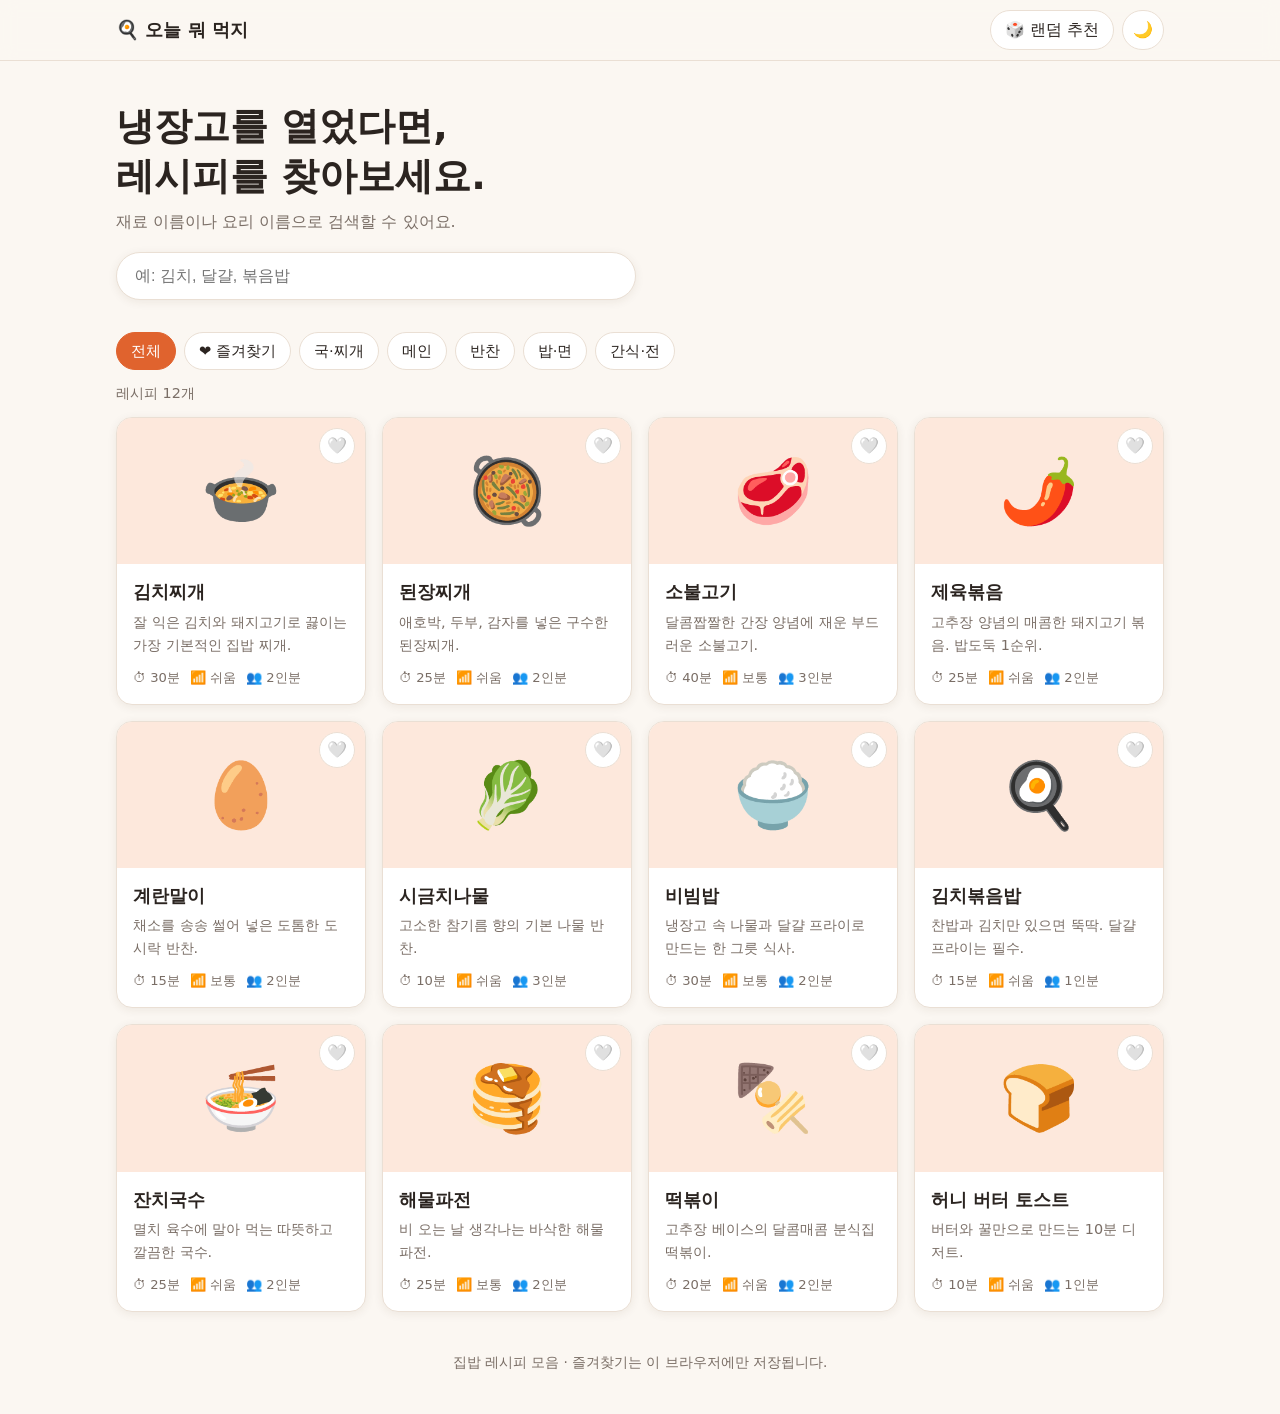
==== index.html @ db1fc5af "Add cooking recipe site Static site with search, category filter, serving scaler, step timers, favor" ====
<!DOCTYPE html>
<html lang="ko">
<head>
  <meta charset="UTF-8">
  <meta name="viewport" content="width=device-width, initial-scale=1">
  <title>오늘 뭐 먹지 · 집밥 레시피</title>
  <meta name="description" content="검색·분류·인분 조절·조리 타이머가 있는 집밥 레시피 모음">
  <link rel="icon" href="data:image/svg+xml,<svg xmlns='http://www.w3.org/2000/svg' viewBox='0 0 100 100'><text y='.9em' font-size='90'>🍳</text></svg>">
  <link rel="stylesheet" href="style.css">
</head>
<body>
  <header class="site-header">
    <div class="wrap header-row">
      <a class="brand" href="#">🍳 <span>오늘 뭐 먹지</span></a>
      <div class="header-actions">
        <button id="randomBtn" class="ghost" title="아무거나 골라줘">🎲 랜덤 추천</button>
        <button id="themeBtn" class="ghost icon" aria-label="다크 모드 전환">🌙</button>
      </div>
    </div>
  </header>

  <main class="wrap">
    <section class="hero">
      <h1>냉장고를 열었다면,<br>레시피를 찾아보세요.</h1>
      <p>재료 이름이나 요리 이름으로 검색할 수 있어요.</p>
      <input id="search" type="search" placeholder="예: 김치, 달걀, 볶음밥" autocomplete="off">
    </section>

    <nav id="chips" class="chips" aria-label="카테고리"></nav>
    <p id="count" class="count"></p>
    <section id="grid" class="grid"></section>
    <p id="empty" class="empty" hidden>찾는 레시피가 없어요. 다른 재료로 검색해 보세요.</p>
  </main>

  <dialog id="detail" class="detail">
    <article id="detailBody"></article>
  </dialog>

  <footer class="site-footer wrap">집밥 레시피 모음 · 즐겨찾기는 이 브라우저에만 저장됩니다.</footer>

  <script src="recipes.js"></script>
  <script src="app.js"></script>
</body>
</html>
---- style.css ----
:root {
  --bg: #fbf7f2;
  --surface: #ffffff;
  --text: #2b2420;
  --muted: #7a6e66;
  --line: #eadfd4;
  --accent: #e0632e;
  --accent-soft: #fde8dc;
  --shadow: 0 2px 10px rgba(80, 50, 30, .08);
  --radius: 16px;
}
@media (prefers-color-scheme: dark) {
  :root:not([data-theme="light"]) {
    --bg: #1b1714; --surface: #26201c; --text: #f2ebe5; --muted: #b3a79d;
    --line: #3a312b; --accent: #ff8a55; --accent-soft: #3d2619; --shadow: 0 2px 10px rgba(0,0,0,.35);
  }
}
:root[data-theme="dark"] {
  --bg: #1b1714; --surface: #26201c; --text: #f2ebe5; --muted: #b3a79d;
  --line: #3a312b; --accent: #ff8a55; --accent-soft: #3d2619; --shadow: 0 2px 10px rgba(0,0,0,.35);
}

* { box-sizing: border-box; }
body {
  margin: 0; background: var(--bg); color: var(--text);
  font-family: "Pretendard", "Apple SD Gothic Neo", "Malgun Gothic", system-ui, sans-serif;
  line-height: 1.6;
}
button { font: inherit; color: inherit; cursor: pointer; }
.wrap { max-width: 1080px; margin: 0 auto; padding: 0 16px; }

.site-header { position: sticky; top: 0; z-index: 10; background: color-mix(in srgb, var(--bg) 88%, transparent); backdrop-filter: blur(8px); border-bottom: 1px solid var(--line); }
.header-row { display: flex; align-items: center; justify-content: space-between; height: 60px; }
.brand { font-weight: 800; font-size: 1.15rem; text-decoration: none; color: var(--text); }
.header-actions { display: flex; gap: 8px; }
.ghost { background: var(--surface); border: 1px solid var(--line); border-radius: 999px; padding: 6px 14px; }
.ghost:hover { border-color: var(--accent); }
.ghost.icon { padding: 6px 10px; }

.hero { padding: 40px 0 20px; }
.hero h1 { font-size: clamp(1.6rem, 4vw, 2.4rem); line-height: 1.3; margin: 0 0 8px; }
.hero p { color: var(--muted); margin: 0 0 18px; }
#search {
  width: 100%; max-width: 520px; padding: 14px 18px; font-size: 1rem;
  border-radius: 999px; border: 1px solid var(--line); background: var(--surface); color: var(--text);
  box-shadow: var(--shadow); outline: none;
}
#search:focus { border-color: var(--accent); }

.chips { display: flex; gap: 8px; flex-wrap: wrap; margin: 12px 0; }
.chip { border: 1px solid var(--line); background: var(--surface); border-radius: 999px; padding: 6px 14px; font-size: .92rem; }
.chip[aria-pressed="true"] { background: var(--accent); border-color: var(--accent); color: #fff; }
.count { color: var(--muted); font-size: .9rem; margin: 4px 0 12px; }

.grid { display: grid; grid-template-columns: repeat(auto-fill, minmax(240px, 1fr)); gap: 16px; }
.card {
  position: relative; text-align: left; background: var(--surface); border: 1px solid var(--line);
  border-radius: var(--radius); padding: 0; overflow: hidden; box-shadow: var(--shadow);
  transition: transform .15s ease, box-shadow .15s ease;
}
.card:hover { transform: translateY(-3px); box-shadow: 0 8px 22px rgba(80,50,30,.14); }
.card-thumb { font-size: 64px; text-align: center; padding: 22px 0; background: var(--accent-soft); }
.card-body { padding: 14px 16px 16px; }
.card h3 { margin: 0 0 4px; font-size: 1.1rem; }
.card p { margin: 0 0 10px; color: var(--muted); font-size: .9rem; }
.meta { display: flex; gap: 10px; font-size: .82rem; color: var(--muted); flex-wrap: wrap; }
.fav { position: absolute; top: 10px; right: 10px; background: var(--surface); border: 1px solid var(--line); border-radius: 999px; width: 36px; height: 36px; font-size: 1rem; }
.empty { text-align: center; color: var(--muted); padding: 40px 0; }

.detail {
  width: min(720px, calc(100% - 24px)); max-height: 90vh; padding: 0; border: none;
  border-radius: var(--radius); background: var(--surface); color: var(--text);
}
.detail::backdrop { background: rgba(20,12,8,.55); }
.detail-head { background: var(--accent-soft); padding: 24px; position: relative; }
.detail-head .emoji { font-size: 56px; }
.detail-head h2 { margin: 4px 0; }
.detail-head p { margin: 0; color: var(--muted); }
.close { position: absolute; top: 14px; right: 14px; }
.detail-content { padding: 20px 24px 28px; }
.detail-content h3 { margin: 22px 0 10px; font-size: 1.05rem; }
.servings { display: inline-flex; align-items: center; gap: 10px; }
.servings button { width: 32px; height: 32px; border-radius: 50%; border: 1px solid var(--line); background: var(--bg); }
.ing-list { list-style: none; padding: 0; margin: 0; display: grid; grid-template-columns: repeat(auto-fill, minmax(200px, 1fr)); gap: 4px 20px; }
.ing-list li { display: flex; justify-content: space-between; border-bottom: 1px dashed var(--line); padding: 6px 0; }
.ing-list .amt { color: var(--accent); font-weight: 600; }
.steps { list-style: none; padding: 0; margin: 0; counter-reset: step; }
.steps li { display: flex; gap: 12px; align-items: flex-start; padding: 10px 0; border-bottom: 1px solid var(--line); }
.steps li.done .step-text { text-decoration: line-through; color: var(--muted); }
.steps input { margin-top: 6px; width: 18px; height: 18px; accent-color: var(--accent); flex-shrink: 0; }
.step-text { flex: 1; }
.timer { border: 1px solid var(--accent); color: var(--accent); background: transparent; border-radius: 999px; padding: 2px 10px; font-size: .85rem; white-space: nowrap; font-variant-numeric: tabular-nums; }
.timer.running { background: var(--accent); color: #fff; }
.timer.finished { animation: blink 1s infinite; }
@keyframes blink { 50% { opacity: .3; } }
.tip { margin-top: 20px; background: var(--accent-soft); border-radius: 12px; padding: 12px 16px; font-size: .92rem; }

.site-footer { color: var(--muted); font-size: .85rem; text-align: center; padding: 40px 16px; }

@media (max-width: 560px) {
  .hero { padding-top: 24px; }
  .ghost:not(.icon) { font-size: .85rem; padding: 6px 10px; }
  .detail-content { padding: 16px; }
}
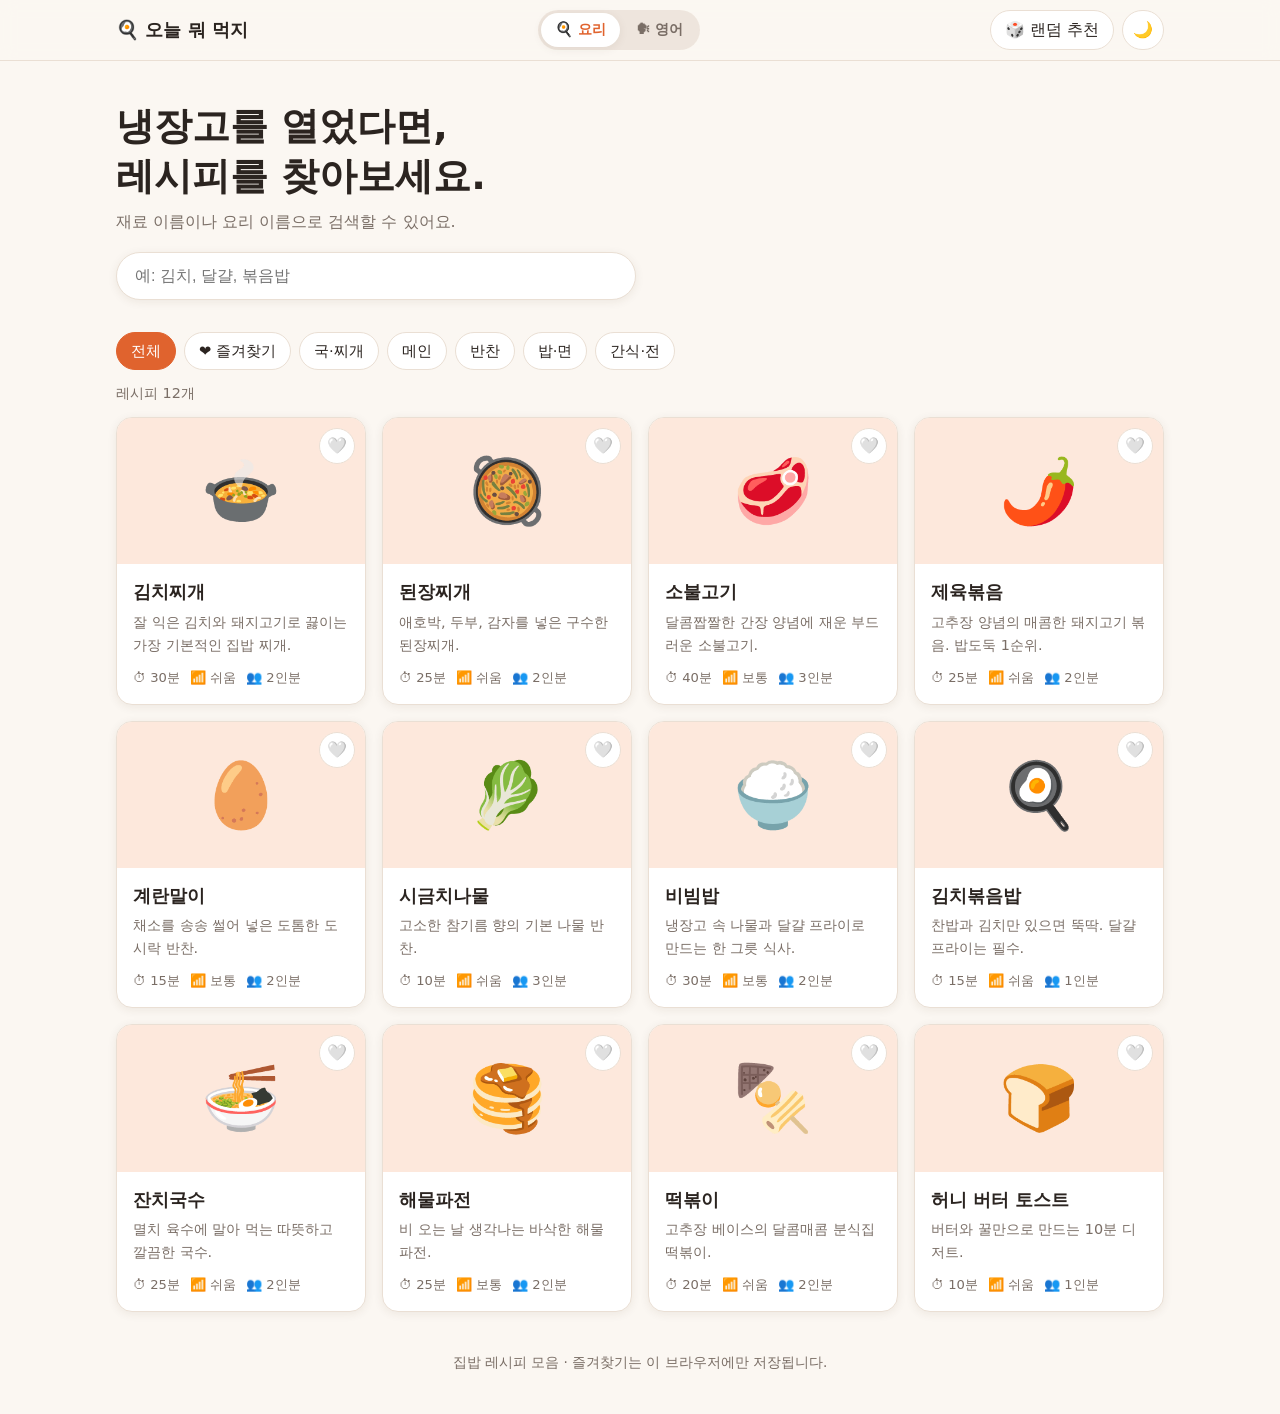
==== commit e55deacb: "Update cooking-site (2026-09-30 21:32)" ====
--- a/index.html
+++ b/index.html
@@ -6,14 +6,18 @@
   <title>오늘 뭐 먹지 · 집밥 레시피</title>
   <meta name="description" content="검색·분류·인분 조절·조리 타이머가 있는 집밥 레시피 모음">
   <link rel="icon" href="data:image/svg+xml,<svg xmlns='http://www.w3.org/2000/svg' viewBox='0 0 100 100'><text y='.9em' font-size='90'>🍳</text></svg>">
-  <link rel="stylesheet" href="style.css">
+  <link rel="stylesheet" href="style.css?v=20260930">
 </head>
 <body>
   <header class="site-header">
     <div class="wrap header-row">
       <a class="brand" href="#">🍳 <span>오늘 뭐 먹지</span></a>
+      <nav class="site-switch" aria-label="사이트 섹션">
+        <a href="./" aria-current="page">🍳<span> 요리</span></a>
+        <a href="english/">🗣<span> 영어</span></a>
+      </nav>
       <div class="header-actions">
-        <button id="randomBtn" class="ghost" title="아무거나 골라줘">🎲 랜덤 추천</button>
+        <button id="randomBtn" class="ghost" title="아무거나 골라줘">🎲<span class="label"> 랜덤 추천</span></button>
         <button id="themeBtn" class="ghost icon" aria-label="다크 모드 전환">🌙</button>
       </div>
     </div>
--- a/style.css
+++ b/style.css
@@ -36,6 +36,12 @@
 .ghost { background: var(--surface); border: 1px solid var(--line); border-radius: 999px; padding: 6px 14px; }
 .ghost:hover { border-color: var(--accent); }
 .ghost.icon { padding: 6px 10px; }
+
+/* 섹션 전환(요리 ↔ 영어) — 두 페이지가 공유. 활성 색은 각 섹션의 --accent 를 따른다 */
+.site-switch { display: inline-flex; background: color-mix(in srgb, var(--line) 70%, transparent); border-radius: 999px; padding: 3px; gap: 2px; }
+.site-switch a { text-decoration: none; color: var(--muted); font-weight: 700; font-size: .9rem; padding: 5px 14px; border-radius: 999px; white-space: nowrap; transition: color .12s ease, background .12s ease; }
+.site-switch a:hover { color: var(--text); }
+.site-switch a[aria-current="page"] { background: var(--surface); color: var(--accent); box-shadow: var(--shadow); }
 
 .hero { padding: 40px 0 20px; }
 .hero h1 { font-size: clamp(1.6rem, 4vw, 2.4rem); line-height: 1.3; margin: 0 0 8px; }
@@ -98,6 +104,8 @@
 .site-footer { color: var(--muted); font-size: .85rem; text-align: center; padding: 40px 16px; }
 
 @media (max-width: 560px) {
+  .brand span, .site-switch span, .ghost .label { display: none; }
+  .site-switch a { padding: 5px 12px; font-size: 1.05rem; }
   .hero { padding-top: 24px; }
   .ghost:not(.icon) { font-size: .85rem; padding: 6px 10px; }
   .detail-content { padding: 16px; }
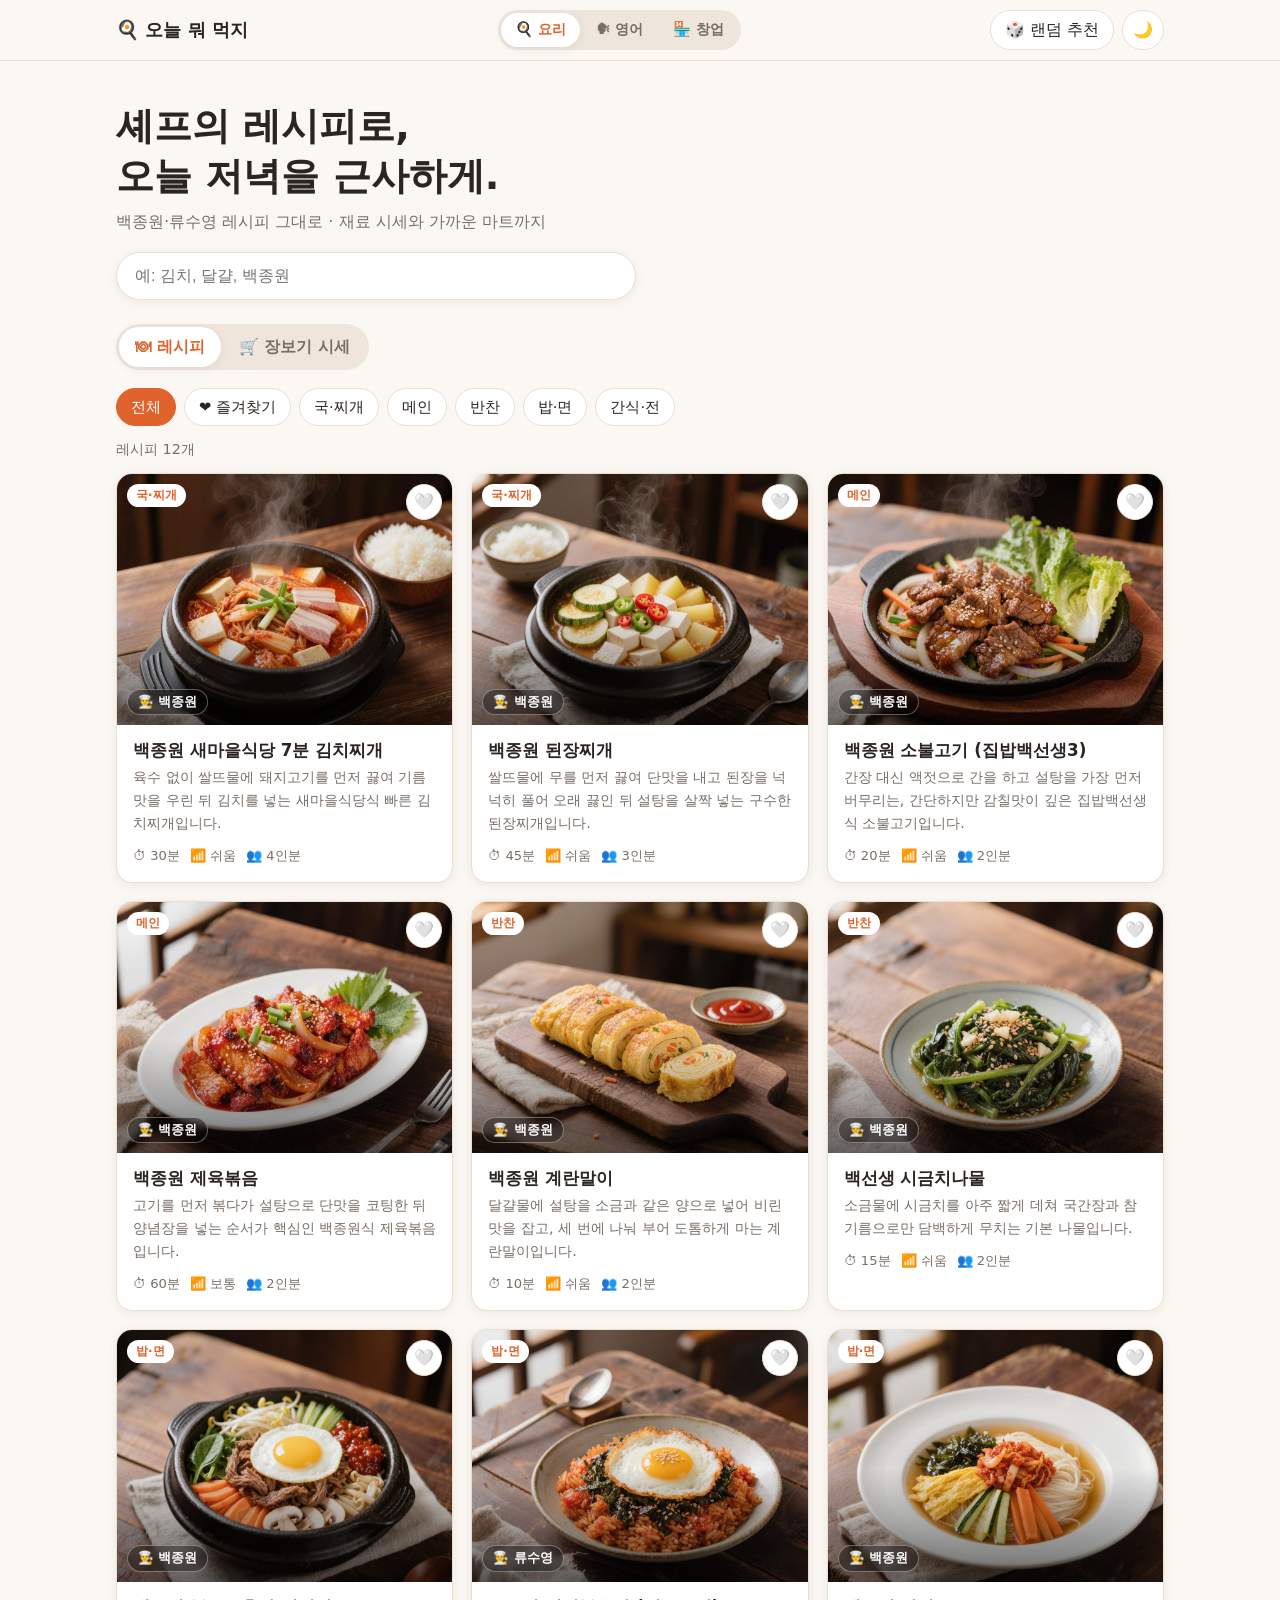
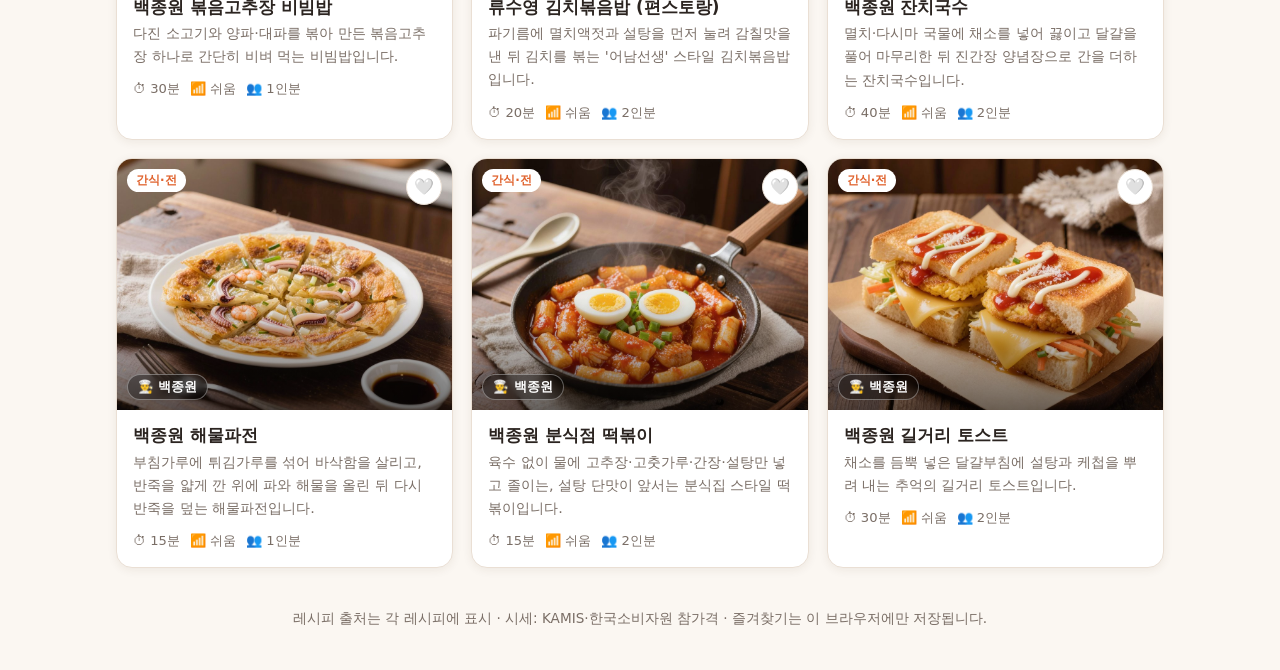
==== commit 7ad44e9d: "Update cooking-site (2026-10-04 11:29)" ====
--- a/index.html
+++ b/index.html
@@ -3,10 +3,11 @@
 <head>
   <meta charset="UTF-8">
   <meta name="viewport" content="width=device-width, initial-scale=1">
-  <title>오늘 뭐 먹지 · 집밥 레시피</title>
-  <meta name="description" content="검색·분류·인분 조절·조리 타이머가 있는 집밥 레시피 모음">
+  <title>오늘 뭐 먹지 · 셰프 레시피</title>
+  <meta name="description" content="유명 셰프 레시피 · 인분 조절 · 조리 타이머 · 송파 인근 마트 장보기 시세">
   <link rel="icon" href="data:image/svg+xml,<svg xmlns='http://www.w3.org/2000/svg' viewBox='0 0 100 100'><text y='.9em' font-size='90'>🍳</text></svg>">
   <link rel="stylesheet" href="style.css?v=20260930">
+  <link rel="stylesheet" href="cooking.css?v=20261004">
 </head>
 <body>
   <header class="site-header">
@@ -15,6 +16,7 @@
       <nav class="site-switch" aria-label="사이트 섹션">
         <a href="./" aria-current="page">🍳<span> 요리</span></a>
         <a href="english/">🗣<span> 영어</span></a>
+        <a href="startup/">🏪<span> 창업</span></a>
       </nav>
       <div class="header-actions">
         <button id="randomBtn" class="ghost" title="아무거나 골라줘">🎲<span class="label"> 랜덤 추천</span></button>
@@ -25,24 +27,34 @@
 
   <main class="wrap">
     <section class="hero">
-      <h1>냉장고를 열었다면,<br>레시피를 찾아보세요.</h1>
-      <p>재료 이름이나 요리 이름으로 검색할 수 있어요.</p>
-      <input id="search" type="search" placeholder="예: 김치, 달걀, 볶음밥" autocomplete="off">
+      <h1>셰프의 레시피로,<br>오늘 저녁을 근사하게.</h1>
+      <p>백종원·류수영 레시피 그대로 · 재료 시세와 가까운 마트까지</p>
+      <input id="search" type="search" placeholder="예: 김치, 달걀, 백종원" autocomplete="off">
     </section>
 
-    <nav id="chips" class="chips" aria-label="카테고리"></nav>
-    <p id="count" class="count"></p>
-    <section id="grid" class="grid"></section>
-    <p id="empty" class="empty" hidden>찾는 레시피가 없어요. 다른 재료로 검색해 보세요.</p>
+    <nav class="mode" aria-label="보기">
+      <button data-mode="recipes" aria-pressed="true">🍽 레시피</button>
+      <button data-mode="market" aria-pressed="false">🛒 장보기 시세</button>
+    </nav>
+
+    <div id="recipesView">
+      <nav id="chips" class="chips" aria-label="카테고리"></nav>
+      <p id="count" class="count"></p>
+      <section id="grid" class="grid"></section>
+      <p id="empty" class="empty" hidden>찾는 레시피가 없어요. 다른 재료로 검색해 보세요.</p>
+    </div>
+
+    <div id="marketView" hidden></div>
   </main>
 
   <dialog id="detail" class="detail">
     <article id="detailBody"></article>
   </dialog>
 
-  <footer class="site-footer wrap">집밥 레시피 모음 · 즐겨찾기는 이 브라우저에만 저장됩니다.</footer>
+  <footer class="site-footer wrap">레시피 출처는 각 레시피에 표시 · 시세: KAMIS·한국소비자원 참가격 · 즐겨찾기는 이 브라우저에만 저장됩니다.</footer>
 
-  <script src="recipes.js"></script>
-  <script src="app.js"></script>
+  <script src="recipes.js?v=20261004"></script>
+  <script src="prices.js?v=20261004"></script>
+  <script src="app.js?v=20261004"></script>
 </body>
 </html>
--- a/cooking.css
+++ b/cooking.css
@@ -0,0 +1,83 @@
+/* 요리 섹션 전용 (공통 style.css 위에 덧씀) — 사진 카드·셰프 출처·장보기 시세 */
+:root { --up: #d64b2a; --down: #2a78d6; }
+@media (prefers-color-scheme: dark) { :root:not([data-theme="light"]) { --up: #ff7a5c; --down: #5aa2f0; } }
+:root[data-theme="dark"] { --up: #ff7a5c; --down: #5aa2f0; }
+
+.mode { display: inline-flex; background: color-mix(in srgb, var(--line) 70%, transparent); border-radius: 999px; padding: 3px; gap: 2px; margin: 4px 0 6px; }
+.mode button { border: 0; background: transparent; border-radius: 999px; padding: 7px 16px; font-weight: 700; color: var(--muted); }
+.mode button[aria-pressed="true"] { background: var(--surface); color: var(--accent); box-shadow: var(--shadow); }
+
+/* 사진 카드 */
+.grid { grid-template-columns: repeat(auto-fill, minmax(260px, 1fr)); gap: 18px; }
+.card { cursor: pointer; }
+.card-photo { position: relative; aspect-ratio: 4 / 3; overflow: hidden; background: var(--accent-soft); }
+.card-photo img { width: 100%; height: 100%; object-fit: cover; display: block; transition: transform .5s ease; }
+.card:hover .card-photo img { transform: scale(1.06); }
+.card-photo::after { content: ""; position: absolute; inset: 55% 0 0; background: linear-gradient(transparent, rgba(0,0,0,.55)); }
+.card-photo .emoji-fallback { position: absolute; inset: 0; display: grid; place-items: center; font-size: 64px; }
+.chef { position: absolute; left: 10px; bottom: 10px; z-index: 1; color: #fff; font-size: .8rem; font-weight: 700; background: rgba(0,0,0,.35); backdrop-filter: blur(4px); border: 1px solid rgba(255,255,255,.35); border-radius: 999px; padding: 2px 10px; }
+.cat-badge { position: absolute; left: 10px; top: 10px; z-index: 1; font-size: .75rem; font-weight: 700; background: var(--surface); color: var(--accent); border-radius: 999px; padding: 2px 9px; }
+.card .fav { z-index: 2; }
+.card h3 { font-size: 1.05rem; line-height: 1.35; }
+
+/* 상세 */
+.detail-photo { position: relative; aspect-ratio: 16 / 9; overflow: hidden; background: var(--accent-soft); }
+.detail-photo img { width: 100%; height: 100%; object-fit: cover; display: block; }
+.detail-photo::after { content: ""; position: absolute; inset: 40% 0 0; background: linear-gradient(transparent, rgba(0,0,0,.7)); }
+.detail-photo .cap { position: absolute; left: 20px; right: 20px; bottom: 16px; z-index: 1; color: #fff; }
+.detail-photo .cap h2 { margin: 0 0 4px; font-size: clamp(1.3rem, 3.6vw, 1.8rem); text-shadow: 0 2px 8px rgba(0,0,0,.4); }
+.detail-photo .cap .meta { color: rgba(255,255,255,.9); }
+.detail-photo .close { z-index: 2; }
+.src { display: flex; gap: 8px; align-items: center; flex-wrap: wrap; font-size: .85rem; color: var(--muted); margin: 0 0 4px; }
+.src a { color: var(--accent); font-weight: 700; text-decoration: none; }
+.lead { margin: 6px 0 0; }
+.ing-list { grid-template-columns: repeat(auto-fill, minmax(250px, 1fr)); }
+.ing-list li { align-items: baseline; gap: 8px; }
+.ing-list .nm { flex: 1; }
+.ing-list .pr { display: block; font-size: .74rem; color: var(--muted); font-weight: 400; }
+.ing-list .note { color: var(--muted); font-size: .8rem; }
+.serv-note { font-size: .8rem; color: var(--muted); margin: 6px 0 0; }
+
+/* 장보기 */
+.mkt h2 { font-size: 1.15rem; margin: 22px 0 10px; display: flex; gap: 8px; align-items: baseline; flex-wrap: wrap; }
+.mkt h2 small { font-size: .8rem; color: var(--muted); font-weight: 400; }
+.marts { display: grid; grid-template-columns: repeat(auto-fill, minmax(230px, 1fr)); gap: 10px; }
+.mart { background: var(--surface); border: 1px solid var(--line); border-radius: 14px; padding: 12px 14px; box-shadow: var(--shadow); text-decoration: none; color: var(--text); display: flex; flex-direction: column; gap: 3px; }
+.mart:hover { border-color: var(--accent); }
+.mart .top { display: flex; justify-content: space-between; gap: 8px; align-items: baseline; }
+.mart b { font-size: .98rem; }
+.mart .km { color: var(--accent); font-weight: 800; font-variant-numeric: tabular-nums; white-space: nowrap; }
+.mart span { font-size: .8rem; color: var(--muted); }
+.type { font-size: .7rem; font-weight: 700; border: 1px solid var(--line); border-radius: 999px; padding: 0 7px; margin-right: 4px; color: var(--muted); }
+.type.big { border-color: var(--accent); color: var(--accent); }
+.kgrid { display: grid; grid-template-columns: repeat(auto-fill, minmax(190px, 1fr)); gap: 8px; }
+.kitem { background: var(--surface); border: 1px solid var(--line); border-radius: 12px; padding: 10px 12px; }
+.kitem .n { font-weight: 700; font-size: .9rem; }
+.kitem .k { color: var(--muted); font-size: .75rem; }
+.kitem .p { font-size: 1.1rem; font-weight: 800; font-variant-numeric: tabular-nums; margin-top: 2px; }
+.kitem .p small { font-size: .75rem; color: var(--muted); font-weight: 400; }
+.chg { display: flex; gap: 8px; font-size: .74rem; font-variant-numeric: tabular-nums; flex-wrap: wrap; }
+.chg .u { color: var(--up); } .chg .d { color: var(--down); } .chg .z { color: var(--muted); }
+.used { border-color: var(--accent); }
+.used .n::after { content: " · 레시피 재료"; color: var(--accent); font-size: .72rem; font-weight: 700; }
+.tbl-wrap { overflow-x: auto; background: var(--surface); border: 1px solid var(--line); border-radius: 14px; box-shadow: var(--shadow); }
+table.ptbl { width: 100%; border-collapse: collapse; font-size: .84rem; font-variant-numeric: tabular-nums; }
+.ptbl th, .ptbl td { padding: 7px 9px; border-bottom: 1px solid var(--line); text-align: right; white-space: nowrap; }
+.ptbl th { background: var(--bg); color: var(--muted); font-size: .76rem; }
+.ptbl td:first-child, .ptbl th:first-child { text-align: left; white-space: normal; min-width: 170px; position: sticky; left: 0; background: var(--surface); }
+.ptbl th:first-child { background: var(--bg); }
+.ptbl .best { color: var(--accent); font-weight: 800; }
+.ptbl .tag { font-size: .68rem; color: var(--up); margin-left: 3px; }
+.mkt .srcline { font-size: .78rem; color: var(--muted); margin: 6px 0 0; }
+.mkt .srcline a { color: inherit; }
+
+@media (max-width: 560px) {
+  .grid { grid-template-columns: 1fr 1fr; gap: 10px; }
+  .card-body { padding: 10px 12px 12px; }
+  .card p { display: none; }
+  .card h3 { font-size: .95rem; }
+  .meta { gap: 6px; font-size: .75rem; }
+  .chef { font-size: .7rem; padding: 1px 7px; }
+  .cat-badge { display: none; }
+  .kgrid { grid-template-columns: 1fr 1fr; }
+}
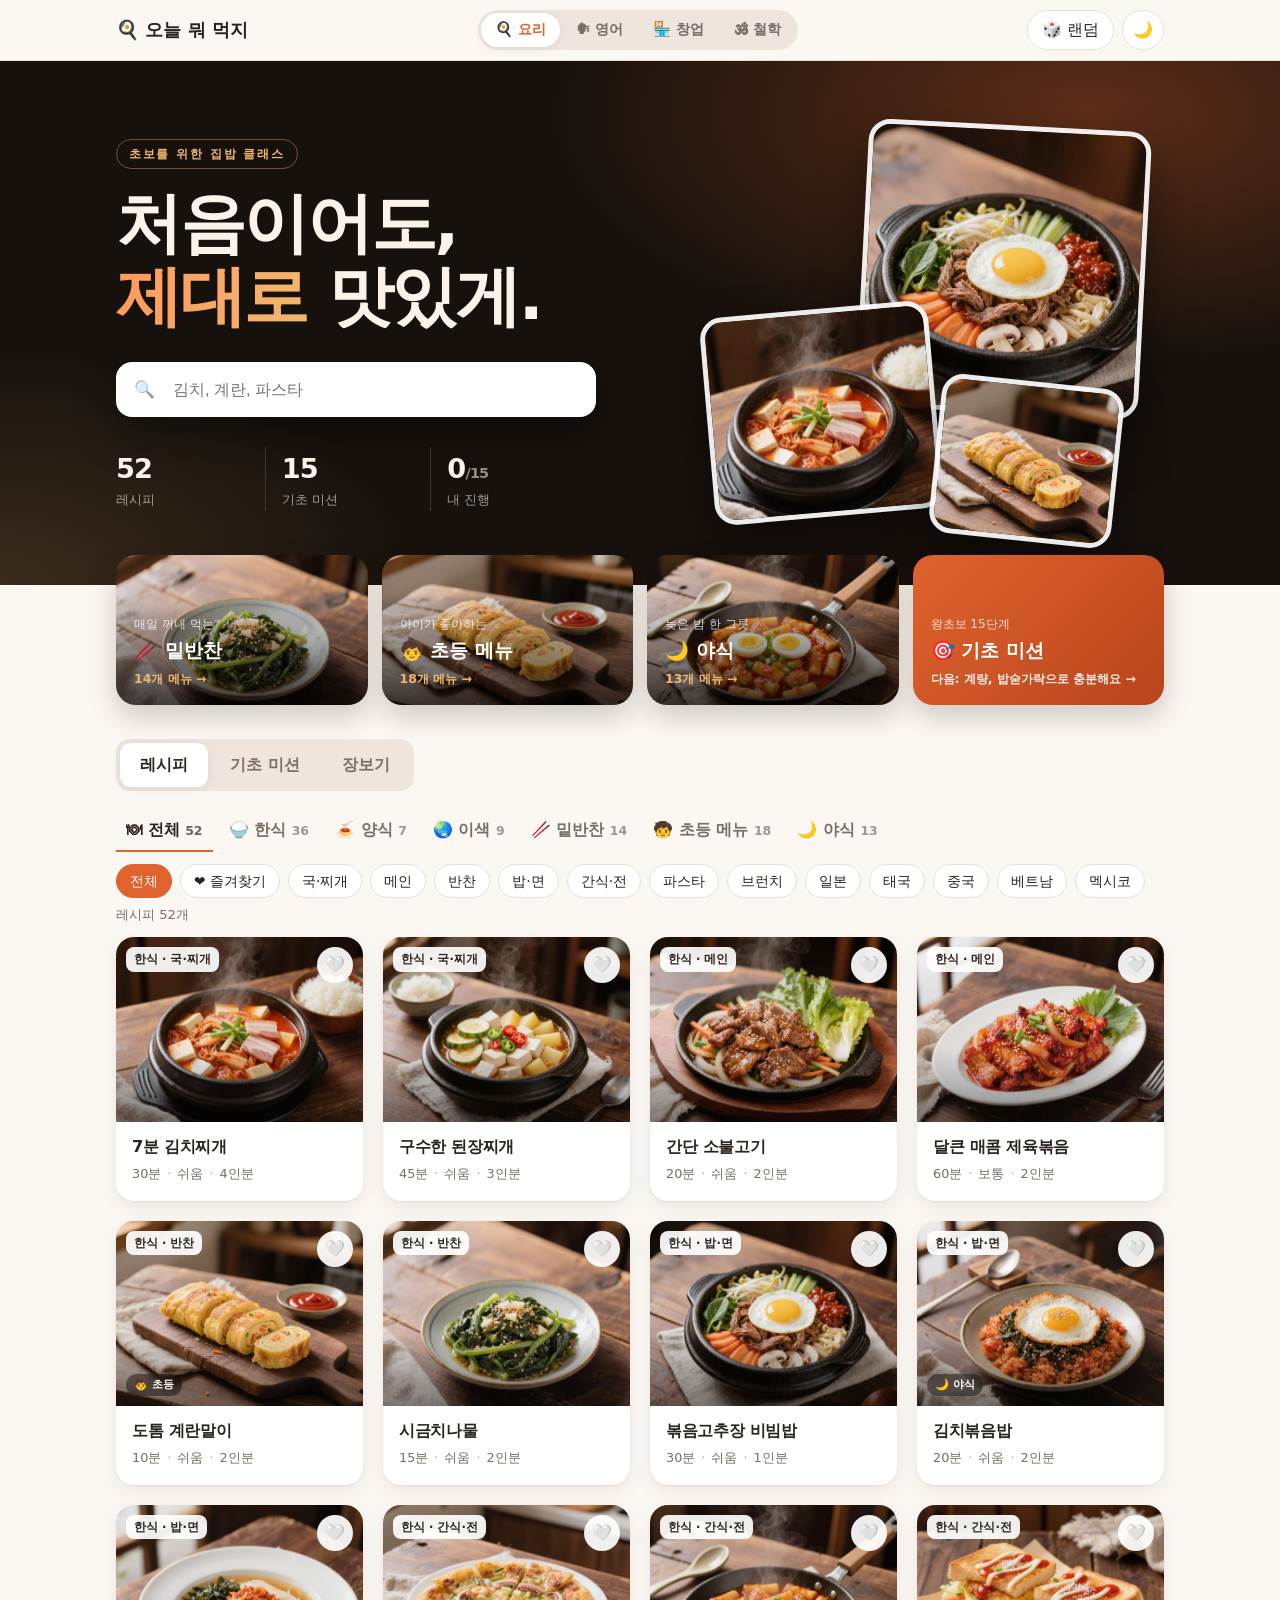
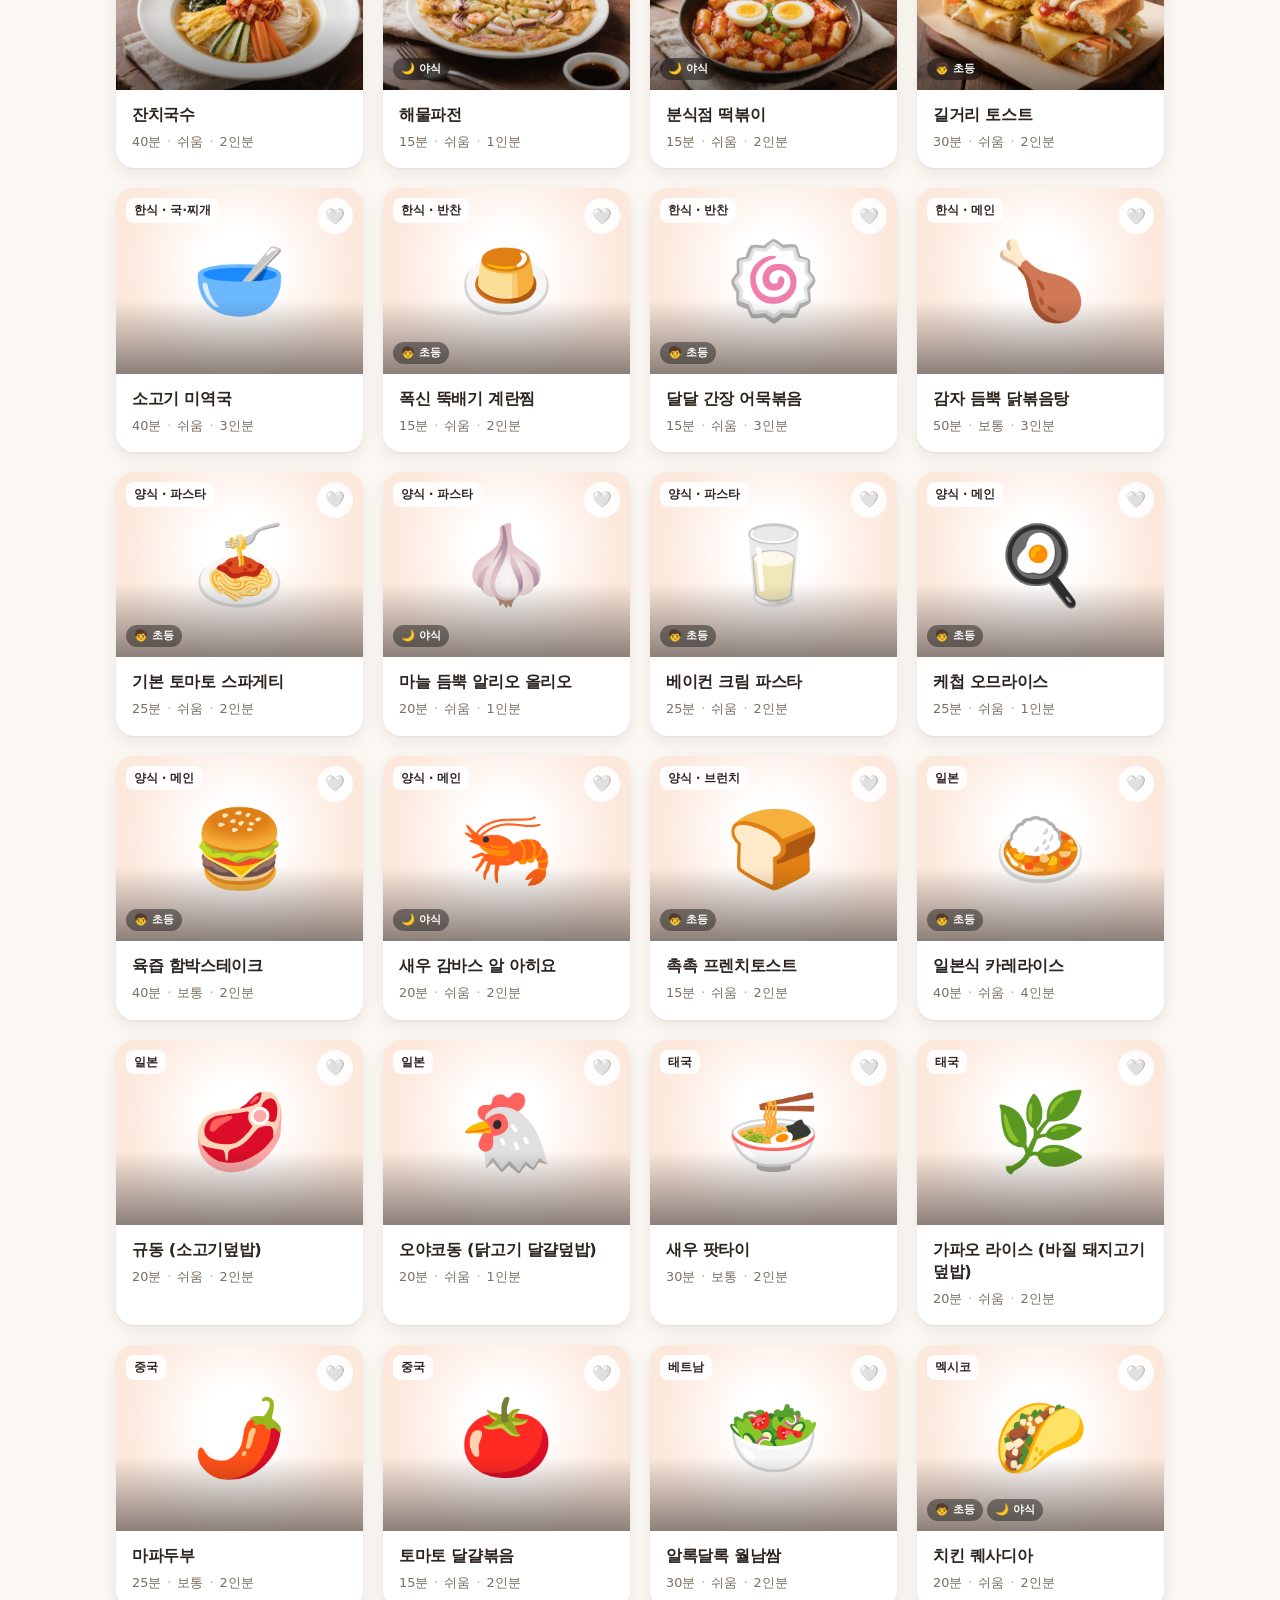
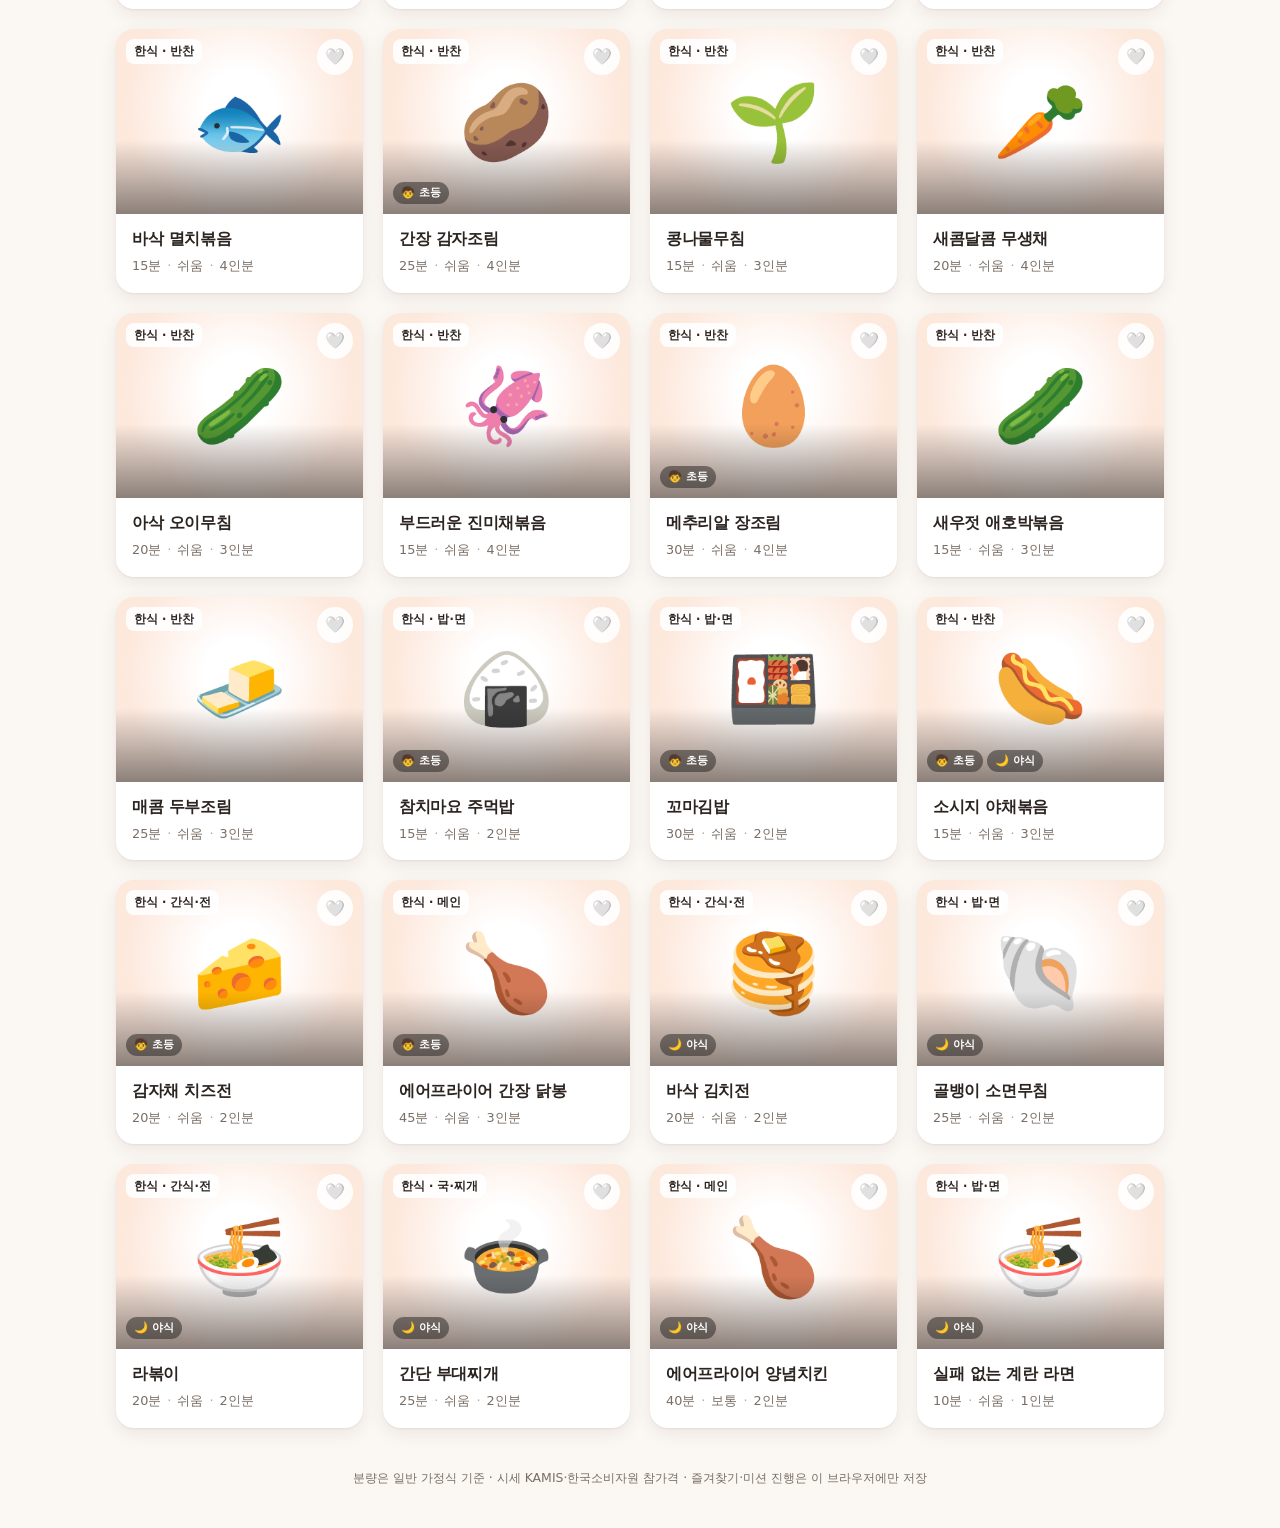
==== commit b114f922: "Add philosophy section (Upanishads), cooking beginner revamp, startup updates - philosophy/: 우파니샤드 산" ====
--- a/index.html
+++ b/index.html
@@ -3,11 +3,11 @@
 <head>
   <meta charset="UTF-8">
   <meta name="viewport" content="width=device-width, initial-scale=1">
-  <title>오늘 뭐 먹지 · 셰프 레시피</title>
-  <meta name="description" content="유명 셰프 레시피 · 인분 조절 · 조리 타이머 · 송파 인근 마트 장보기 시세">
+  <title>오늘 뭐 먹지 · 초보 집밥 클래스</title>
+  <meta name="description" content="요리 초보를 위한 집밥 클래스 · 한식 밑반찬·초등 메뉴·야식 · 15단계 기초 미션 · 장보기 시세">
   <link rel="icon" href="data:image/svg+xml,<svg xmlns='http://www.w3.org/2000/svg' viewBox='0 0 100 100'><text y='.9em' font-size='90'>🍳</text></svg>">
   <link rel="stylesheet" href="style.css?v=20260930">
-  <link rel="stylesheet" href="cooking.css?v=20261004">
+  <link rel="stylesheet" href="cooking.css?v=20261005-2">
 </head>
 <body>
   <header class="site-header">
@@ -17,33 +17,52 @@
         <a href="./" aria-current="page">🍳<span> 요리</span></a>
         <a href="english/">🗣<span> 영어</span></a>
         <a href="startup/">🏪<span> 창업</span></a>
+        <a href="philosophy/">🕉<span> 철학</span></a>
       </nav>
       <div class="header-actions">
-        <button id="randomBtn" class="ghost" title="아무거나 골라줘">🎲<span class="label"> 랜덤 추천</span></button>
+        <button id="randomBtn" class="ghost" title="랜덤 추천">🎲<span class="label"> 랜덤</span></button>
         <button id="themeBtn" class="ghost icon" aria-label="다크 모드 전환">🌙</button>
       </div>
     </div>
   </header>
 
+  <section class="hero-x">
+    <div class="wrap hero-grid">
+      <div class="hero-copy">
+        <p class="eyebrow">초보를 위한 집밥 클래스</p>
+        <h1>처음이어도,<br><em>제대로</em> 맛있게.</h1>
+        <label class="search-box">
+          <span aria-hidden="true">🔍</span>
+          <input id="search" type="search" placeholder="김치, 계란, 파스타" autocomplete="off" aria-label="검색">
+        </label>
+        <div class="hero-stats" id="heroStats"></div>
+      </div>
+      <div class="hero-art" aria-hidden="true">
+        <img src="img/bibimbap.jpg" alt="">
+        <img src="img/kimchi-jjigae.jpg" alt="">
+        <img src="img/gyeran-mari.jpg" alt="">
+      </div>
+    </div>
+  </section>
+
   <main class="wrap">
-    <section class="hero">
-      <h1>셰프의 레시피로,<br>오늘 저녁을 근사하게.</h1>
-      <p>백종원·류수영 레시피 그대로 · 재료 시세와 가까운 마트까지</p>
-      <input id="search" type="search" placeholder="예: 김치, 달걀, 백종원" autocomplete="off">
-    </section>
+    <section id="collections" class="collections" aria-label="추천 컬렉션"></section>
 
     <nav class="mode" aria-label="보기">
-      <button data-mode="recipes" aria-pressed="true">🍽 레시피</button>
-      <button data-mode="market" aria-pressed="false">🛒 장보기 시세</button>
+      <button data-mode="recipes" aria-pressed="true">레시피</button>
+      <button data-mode="skills" aria-pressed="false">기초 미션</button>
+      <button data-mode="market" aria-pressed="false">장보기</button>
     </nav>
 
     <div id="recipesView">
+      <nav id="cuisines" class="cuisines" aria-label="메뉴 분류"></nav>
       <nav id="chips" class="chips" aria-label="카테고리"></nav>
       <p id="count" class="count"></p>
       <section id="grid" class="grid"></section>
-      <p id="empty" class="empty" hidden>찾는 레시피가 없어요. 다른 재료로 검색해 보세요.</p>
+      <p id="empty" class="empty" hidden>검색 결과 없음</p>
     </div>
 
+    <div id="skillsView" hidden></div>
     <div id="marketView" hidden></div>
   </main>
 
@@ -51,10 +70,11 @@
     <article id="detailBody"></article>
   </dialog>
 
-  <footer class="site-footer wrap">레시피 출처는 각 레시피에 표시 · 시세: KAMIS·한국소비자원 참가격 · 즐겨찾기는 이 브라우저에만 저장됩니다.</footer>
+  <footer class="site-footer wrap">분량은 일반 가정식 기준 · 시세 KAMIS·한국소비자원 참가격 · 즐겨찾기·미션 진행은 이 브라우저에만 저장</footer>
 
-  <script src="recipes.js?v=20261004"></script>
+  <script src="recipes.js?v=20261005-2"></script>
+  <script src="skills.js?v=20261005-2"></script>
   <script src="prices.js?v=20261004"></script>
-  <script src="app.js?v=20261004"></script>
+  <script src="app.js?v=20261005-2"></script>
 </body>
 </html>
--- a/cooking.css
+++ b/cooking.css
@@ -1,34 +1,93 @@
-/* 요리 섹션 전용 (공통 style.css 위에 덧씀) — 사진 카드·셰프 출처·장보기 시세 */
-:root { --up: #d64b2a; --down: #2a78d6; }
+/* 요리 섹션 전용 (공통 style.css 위에 덧씀) — 2026-10-05 프리미엄 개편: 히어로·컬렉션·카드·기초 미션·장보기 */
+:root { --up: #d64b2a; --down: #2a78d6; --ink: #17110d; --ink-2: #2a201a; --gold: #f2b66d; }
 @media (prefers-color-scheme: dark) { :root:not([data-theme="light"]) { --up: #ff7a5c; --down: #5aa2f0; } }
 :root[data-theme="dark"] { --up: #ff7a5c; --down: #5aa2f0; }
 
-.mode { display: inline-flex; background: color-mix(in srgb, var(--line) 70%, transparent); border-radius: 999px; padding: 3px; gap: 2px; margin: 4px 0 6px; }
-.mode button { border: 0; background: transparent; border-radius: 999px; padding: 7px 16px; font-weight: 700; color: var(--muted); }
-.mode button[aria-pressed="true"] { background: var(--surface); color: var(--accent); box-shadow: var(--shadow); }
-
-/* 사진 카드 */
-.grid { grid-template-columns: repeat(auto-fill, minmax(260px, 1fr)); gap: 18px; }
-.card { cursor: pointer; }
+h1, h2, h3, .card h3 { letter-spacing: -0.02em; }
+
+/* ───── 히어로 ───── */
+.hero-x { position: relative; overflow: hidden; color: #fbf3ea;
+  background: radial-gradient(900px 420px at 85% 10%, rgba(224, 99, 46, .35), transparent 60%),
+              radial-gradient(700px 400px at 0% 100%, rgba(242, 182, 109, .16), transparent 60%), var(--ink); }
+.hero-grid { display: grid; grid-template-columns: 1.1fr .9fr; gap: 32px; align-items: center; padding-top: 64px; padding-bottom: 60px; }
+.eyebrow { display: inline-block; margin: 0 0 18px; font-size: .78rem; font-weight: 800; letter-spacing: .14em; color: var(--gold);
+  border: 1px solid rgba(242, 182, 109, .4); border-radius: 999px; padding: 4px 12px; }
+.hero-copy h1 { margin: 0 0 28px; font-size: clamp(2.3rem, 6vw, 4.1rem); line-height: 1.12; font-weight: 800; letter-spacing: -0.035em; }
+.hero-copy h1 em { font-style: normal; background: linear-gradient(90deg, #ff9a5c, var(--gold)); -webkit-background-clip: text; background-clip: text; color: transparent; }
+.search-box { display: flex; align-items: center; gap: 10px; max-width: 480px; background: #fff; border-radius: 16px; padding: 4px 6px 4px 18px;
+  box-shadow: 0 18px 40px rgba(0, 0, 0, .35); }
+.search-box span { font-size: 1.05rem; opacity: .6; }
+.search-box #search { flex: 1; min-width: 0; border: 0; box-shadow: none; background: transparent; color: #2b2420; padding: 14px 8px; font-size: 1.02rem; max-width: none; border-radius: 12px; }
+.search-box #search:focus { outline: none; }
+.search-box:focus-within { box-shadow: 0 0 0 3px rgba(242, 182, 109, .55), 0 18px 40px rgba(0, 0, 0, .35); }
+.hero-stats { display: flex; gap: 0; margin-top: 30px; max-width: 480px; }
+.hero-stats div { flex: 1; display: flex; flex-direction: column; padding-left: 16px; border-left: 1px solid rgba(255, 255, 255, .14); }
+.hero-stats div:first-child { padding-left: 0; border-left: 0; }
+.hero-stats b { font-size: 1.7rem; font-weight: 800; letter-spacing: -0.03em; font-variant-numeric: tabular-nums; }
+.hero-stats b small { font-size: .9rem; opacity: .55; font-weight: 600; }
+.hero-stats span { font-size: .8rem; color: rgba(251, 243, 234, .6); }
+.hero-art { position: relative; height: 400px; }
+.hero-art img { position: absolute; object-fit: cover; border-radius: 22px; border: 5px solid rgba(255, 255, 255, .92); box-shadow: 0 24px 50px rgba(0, 0, 0, .45); }
+.hero-art img:nth-child(1) { width: 62%; height: 72%; right: 4%; top: 0; transform: rotate(3deg); }
+.hero-art img:nth-child(2) { width: 50%; height: 52%; left: 0; bottom: 2%; transform: rotate(-5deg); }
+.hero-art img:nth-child(3) { width: 40%; height: 40%; right: 10%; bottom: -4%; transform: rotate(6deg); }
+
+/* ───── 컬렉션 타일 ───── */
+.collections { display: grid; grid-template-columns: repeat(4, 1fr); gap: 14px; margin: -30px 0 0; position: relative; z-index: 1; }
+.coll { position: relative; display: flex; flex-direction: column; justify-content: flex-end; gap: 2px; min-height: 150px; padding: 16px 18px;
+  text-align: left; color: #fff; border: 0; border-radius: 20px; overflow: hidden; box-shadow: 0 12px 28px rgba(40, 20, 10, .2);
+  background: linear-gradient(transparent 25%, rgba(0, 0, 0, .72)), var(--bg) center / cover; transition: transform .18s ease; }
+.coll:hover { transform: translateY(-3px); }
+.coll b { font-size: 1.2rem; font-weight: 800; }
+.coll-sub { font-size: .76rem; opacity: .8; }
+.coll-n { font-size: .78rem; font-weight: 700; color: var(--gold); }
+.coll.quest { background: linear-gradient(135deg, #e0632e, #b8441c); }
+.coll.quest .coll-n { color: #fff; opacity: .9; white-space: nowrap; overflow: hidden; text-overflow: ellipsis; }
+
+/* ───── 보기 전환 · 분류 탭 ───── */
+.mode { display: inline-flex; background: color-mix(in srgb, var(--line) 70%, transparent); border-radius: 14px; padding: 4px; gap: 2px; margin: 34px 0 8px; }
+.mode button { border: 0; background: transparent; border-radius: 11px; padding: 9px 20px; font-weight: 800; color: var(--muted); }
+.mode button[aria-pressed="true"] { background: var(--surface); color: var(--text); box-shadow: var(--shadow); }
+.cuisines { display: flex; gap: 6px; margin: 10px 0 0; overflow-x: auto; scrollbar-width: none; padding-bottom: 2px; }
+.cuisines::-webkit-scrollbar { display: none; }
+.cuisines button { flex: none; border: 0; border-bottom: 2px solid transparent; background: transparent; padding: 8px 10px; font-weight: 800; font-size: 1rem; color: var(--muted); }
+.cuisines button small { font-weight: 600; font-size: .78rem; opacity: .7; }
+.cuisines button[aria-pressed="true"] { color: var(--text); border-bottom-color: var(--accent); }
+.chips { margin: 10px 0 6px; }
+.chip { font-size: .86rem; padding: 5px 13px; }
+
+/* ───── 카드 ───── */
+.grid { grid-template-columns: repeat(auto-fill, minmax(240px, 1fr)); gap: 20px; }
+.card { cursor: pointer; border-radius: 18px; border: 0; box-shadow: 0 1px 2px rgba(40, 20, 10, .06), 0 6px 18px rgba(40, 20, 10, .07); }
+.card:hover { transform: translateY(-4px); box-shadow: 0 16px 34px rgba(40, 20, 10, .16); }
 .card-photo { position: relative; aspect-ratio: 4 / 3; overflow: hidden; background: var(--accent-soft); }
-.card-photo img { width: 100%; height: 100%; object-fit: cover; display: block; transition: transform .5s ease; }
+.card-photo img { width: 100%; height: 100%; object-fit: cover; display: block; transition: transform .6s ease; }
 .card:hover .card-photo img { transform: scale(1.06); }
-.card-photo::after { content: ""; position: absolute; inset: 55% 0 0; background: linear-gradient(transparent, rgba(0,0,0,.55)); }
-.card-photo .emoji-fallback { position: absolute; inset: 0; display: grid; place-items: center; font-size: 64px; }
-.chef { position: absolute; left: 10px; bottom: 10px; z-index: 1; color: #fff; font-size: .8rem; font-weight: 700; background: rgba(0,0,0,.35); backdrop-filter: blur(4px); border: 1px solid rgba(255,255,255,.35); border-radius: 999px; padding: 2px 10px; }
-.cat-badge { position: absolute; left: 10px; top: 10px; z-index: 1; font-size: .75rem; font-weight: 700; background: var(--surface); color: var(--accent); border-radius: 999px; padding: 2px 9px; }
-.card .fav { z-index: 2; }
-.card h3 { font-size: 1.05rem; line-height: 1.35; }
-
-/* 상세 */
+.card-photo::after { content: ""; position: absolute; inset: 60% 0 0; background: linear-gradient(transparent, rgba(0, 0, 0, .45)); pointer-events: none; }
+.card-photo .emoji-fallback { position: absolute; inset: 0; display: grid; place-items: center; font-size: 76px;
+  background: radial-gradient(circle at 50% 42%, var(--surface) 0 22%, var(--accent-soft) 70%); }
+.card-photo .emoji-fallback:empty { display: none; }
+.cat-badge { position: absolute; left: 10px; top: 10px; z-index: 1; font-size: .72rem; font-weight: 800; background: rgba(255, 255, 255, .92); color: #2b2420; border-radius: 8px; padding: 3px 8px; }
+.tag-row { position: absolute; left: 10px; bottom: 10px; z-index: 1; display: flex; gap: 4px; }
+.tag-row i { font-style: normal; font-size: .7rem; font-weight: 800; color: #fff; background: rgba(0, 0, 0, .4); backdrop-filter: blur(4px); border-radius: 999px; padding: 2px 8px; }
+.card .fav { z-index: 2; border: 0; background: rgba(255, 255, 255, .92); }
+.card-body { padding: 14px 16px 16px; }
+.card h3 { font-size: 1.02rem; line-height: 1.35; margin: 0 0 6px; font-weight: 800; }
+.card .meta { gap: 0; font-size: .8rem; }
+.card .meta span + span::before { content: "·"; margin: 0 6px; opacity: .6; }
+.count { font-size: .82rem; }
+
+/* ───── 상세 ───── */
+.detail { border-radius: 22px; }
 .detail-photo { position: relative; aspect-ratio: 16 / 9; overflow: hidden; background: var(--accent-soft); }
 .detail-photo img { width: 100%; height: 100%; object-fit: cover; display: block; }
-.detail-photo::after { content: ""; position: absolute; inset: 40% 0 0; background: linear-gradient(transparent, rgba(0,0,0,.7)); }
-.detail-photo .cap { position: absolute; left: 20px; right: 20px; bottom: 16px; z-index: 1; color: #fff; }
-.detail-photo .cap h2 { margin: 0 0 4px; font-size: clamp(1.3rem, 3.6vw, 1.8rem); text-shadow: 0 2px 8px rgba(0,0,0,.4); }
-.detail-photo .cap .meta { color: rgba(255,255,255,.9); }
+.detail-photo .emoji-fallback { position: absolute; inset: 0; display: grid; place-items: center; font-size: 96px; }
+.detail-photo::after { content: ""; position: absolute; inset: 40% 0 0; background: linear-gradient(transparent, rgba(0, 0, 0, .7)); }
+.detail-photo .cap { position: absolute; left: 22px; right: 22px; bottom: 18px; z-index: 1; color: #fff; }
+.detail-photo .cap h2 { margin: 0 0 4px; font-size: clamp(1.35rem, 3.6vw, 1.9rem); text-shadow: 0 2px 8px rgba(0, 0, 0, .4); }
+.detail-photo .cap .meta { color: rgba(255, 255, 255, .9); }
 .detail-photo .close { z-index: 2; }
-.src { display: flex; gap: 8px; align-items: center; flex-wrap: wrap; font-size: .85rem; color: var(--muted); margin: 0 0 4px; }
+.src { display: flex; gap: 8px; align-items: center; flex-wrap: wrap; font-size: .82rem; color: var(--muted); margin: 0 0 4px; }
 .src a { color: var(--accent); font-weight: 700; text-decoration: none; }
 .lead { margin: 6px 0 0; }
 .ing-list { grid-template-columns: repeat(auto-fill, minmax(250px, 1fr)); }
@@ -37,8 +96,66 @@
 .ing-list .pr { display: block; font-size: .74rem; color: var(--muted); font-weight: 400; }
 .ing-list .note { color: var(--muted); font-size: .8rem; }
 .serv-note { font-size: .8rem; color: var(--muted); margin: 6px 0 0; }
-
-/* 장보기 */
+.skill-links { display: flex; flex-wrap: wrap; gap: 6px; align-items: center; margin: 12px 0 4px; }
+.skill-links b { font-size: .8rem; color: var(--muted); margin-right: 4px; }
+.jump { border: 1px solid var(--line); background: var(--bg); border-radius: 999px; padding: 4px 12px; font-size: .84rem; }
+.jump:hover { border-color: var(--accent); color: var(--accent); }
+.jump.ok { border-color: color-mix(in srgb, var(--accent) 45%, var(--line)); }
+
+/* ───── 기초 미션 ───── */
+.quest-top { display: grid; grid-template-columns: 1fr 1fr; gap: 14px; margin: 14px 0 6px; }
+.q-level { display: flex; gap: 14px; align-items: center; background: var(--surface); border-radius: 20px; padding: 18px 20px; box-shadow: var(--shadow); }
+.q-level > div { flex: 1; min-width: 0; }
+.q-badge { display: grid; place-items: center; width: 64px; height: 64px; flex: none; border-radius: 50%; font-size: 32px; background: var(--accent-soft); }
+.q-level b { font-size: 1.2rem; }
+.q-kicker { margin: 0; font-size: .74rem; font-weight: 800; letter-spacing: .06em; color: var(--accent); }
+.q-bar { height: 8px; border-radius: 99px; background: var(--line); overflow: hidden; margin: 8px 0 4px; }
+.q-bar i { display: block; height: 100%; border-radius: 99px; background: linear-gradient(90deg, #e0632e, var(--gold)); transition: width .4s ease; }
+.q-count { margin: 0; font-size: .8rem; color: var(--muted); }
+.q-next { display: flex; flex-direction: column; justify-content: center; gap: 4px; text-align: left; border: 0; border-radius: 20px; padding: 18px 22px; color: #fbf3ea;
+  background: radial-gradient(400px 200px at 100% 0, rgba(224, 99, 46, .45), transparent 70%), var(--ink); box-shadow: 0 12px 26px rgba(40, 20, 10, .2); }
+.q-next .q-kicker { color: var(--gold); }
+.q-next b { font-size: 1.12rem; }
+.q-go { font-size: .84rem; font-weight: 700; opacity: .8; }
+.sk-group { font-size: .82rem; font-weight: 800; letter-spacing: .06em; margin: 26px 0 8px; color: var(--muted); }
+.q-path { list-style: none; margin: 0; padding: 0; position: relative; }
+.q-path::before { content: ""; position: absolute; left: 23px; top: 18px; bottom: 18px; width: 2px; background: var(--line); }
+.q-path li { position: relative; margin-bottom: 8px; }
+.q-step { width: 100%; display: flex; align-items: center; gap: 14px; text-align: left; background: var(--surface); border: 1px solid var(--line); border-radius: 16px; padding: 12px 16px 12px 10px; transition: border-color .15s ease, transform .15s ease; }
+.q-step:hover { border-color: var(--accent); transform: translateX(2px); }
+.q-node { position: relative; z-index: 1; display: grid; place-items: center; width: 28px; height: 28px; flex: none; border-radius: 50%; font-size: .8rem; font-weight: 800; background: var(--bg); border: 2px solid var(--line); color: var(--muted); margin-left: 0; }
+.q-step.done .q-node { background: var(--accent); border-color: var(--accent); color: #fff; }
+.q-step.cur { border-color: var(--accent); box-shadow: 0 0 0 3px color-mix(in srgb, var(--accent) 18%, transparent); }
+.q-step.cur .q-node { border-color: var(--accent); color: var(--accent); }
+.q-txt { flex: 1; min-width: 0; display: flex; flex-direction: column; }
+.q-txt b { font-size: .96rem; }
+.q-txt span { font-size: .82rem; color: var(--muted); }
+.q-prog { flex: none; font-size: .76rem; font-weight: 800; color: var(--muted); }
+.q-step.done .q-prog, .q-step.cur .q-prog { color: var(--accent); }
+.q-step.done .q-txt b { color: var(--muted); }
+
+.sk-head { position: relative; padding: 26px 24px 4px; background: linear-gradient(var(--accent-soft), transparent); }
+.sk-head h2 { margin: 2px 0 0; font-size: clamp(1.3rem, 3.4vw, 1.7rem); }
+.sk-head .back { position: absolute; top: 14px; right: 62px; font-size: .85rem; }
+.sk-emoji { font-size: 30px; line-height: 1; }
+.sk-emoji.big { font-size: 44px; }
+.sk-kicker { margin: 8px 0 0; color: var(--accent); font-weight: 800; font-size: .76rem; letter-spacing: .08em; }
+.mission { border: 2px solid var(--accent); border-radius: 18px; padding: 16px 18px; margin: 4px 0 8px; background: color-mix(in srgb, var(--accent-soft) 55%, var(--surface)); }
+.m-label { margin: 0; font-size: .76rem; font-weight: 800; color: var(--accent); letter-spacing: .06em; }
+.m-title { display: block; font-size: 1.08rem; margin: 2px 0 8px; }
+.m-checks { list-style: none; margin: 0; padding: 0; display: grid; gap: 6px; }
+.m-checks label { display: flex; gap: 10px; align-items: center; background: var(--surface); border-radius: 12px; padding: 9px 12px; cursor: pointer; }
+.m-checks input { width: 20px; height: 20px; accent-color: var(--accent); flex: none; }
+.m-checks input:checked + span { text-decoration: line-through; color: var(--muted); }
+.m-done { margin-top: 10px; font-weight: 800; display: flex; gap: 8px; align-items: center; flex-wrap: wrap; }
+.sk-list { margin: 0; padding-left: 20px; }
+.sk-list li { padding: 3px 0; }
+.sk-tbl { width: 100%; border-collapse: collapse; font-size: .86rem; }
+.sk-tbl th, .sk-tbl td { padding: 8px 10px; border-bottom: 1px solid var(--line); text-align: left; vertical-align: top; }
+.sk-tbl th { background: var(--bg); color: var(--muted); font-size: .78rem; }
+.tip.warn ul { margin: 4px 0 0; padding-left: 20px; }
+
+/* ───── 장보기 ───── */
 .mkt h2 { font-size: 1.15rem; margin: 22px 0 10px; display: flex; gap: 8px; align-items: baseline; flex-wrap: wrap; }
 .mkt h2 small { font-size: .8rem; color: var(--muted); font-weight: 400; }
 .marts { display: grid; grid-template-columns: repeat(auto-fill, minmax(230px, 1fr)); gap: 10px; }
@@ -71,13 +188,36 @@
 .mkt .srcline { font-size: .78rem; color: var(--muted); margin: 6px 0 0; }
 .mkt .srcline a { color: inherit; }
 
+.site-footer { font-size: .78rem; }
+
+/* ───── 반응형 ───── */
+@media (max-width: 860px) {
+  .hero-grid { grid-template-columns: 1fr; padding-top: 44px; padding-bottom: 56px; }
+  .hero-art { display: none; }
+  .hero-x::before { content: ""; position: absolute; inset: 0; background: url("img/bibimbap.jpg") center / cover; opacity: .16; }
+  .hero-grid { position: relative; }
+  .collections { grid-template-columns: 1fr 1fr; }
+  .quest-top { grid-template-columns: 1fr; }
+}
 @media (max-width: 560px) {
-  .grid { grid-template-columns: 1fr 1fr; gap: 10px; }
+  .hero-copy h1 { margin-bottom: 22px; }
+  .hero-stats b { font-size: 1.4rem; }
+  .collections { gap: 10px; }
+  .coll { min-height: 118px; padding: 12px 14px; border-radius: 16px; }
+  .coll b { font-size: 1.02rem; }
+  .mode { display: flex; }
+  .mode button { flex: 1; padding: 9px 8px; }
+  .grid { grid-template-columns: 1fr 1fr; gap: 12px; }
   .card-body { padding: 10px 12px 12px; }
-  .card p { display: none; }
-  .card h3 { font-size: .95rem; }
-  .meta { gap: 6px; font-size: .75rem; }
-  .chef { font-size: .7rem; padding: 1px 7px; }
-  .cat-badge { display: none; }
+  .card h3 { font-size: .92rem; }
+  .card .meta { font-size: .72rem; }
+  .card-photo .emoji-fallback { font-size: 54px; }
+  .cat-badge { font-size: .66rem; }
+  .tag-row i:nth-child(2) { display: none; }
   .kgrid { grid-template-columns: 1fr 1fr; }
+  .sk-head { padding: 20px 16px 4px; }
+  .sk-head .back { position: static; margin-bottom: 6px; }
+  .sk-tbl { font-size: .8rem; }
+  .q-level { padding: 14px 16px; }
+  .q-badge { width: 52px; height: 52px; font-size: 26px; }
 }
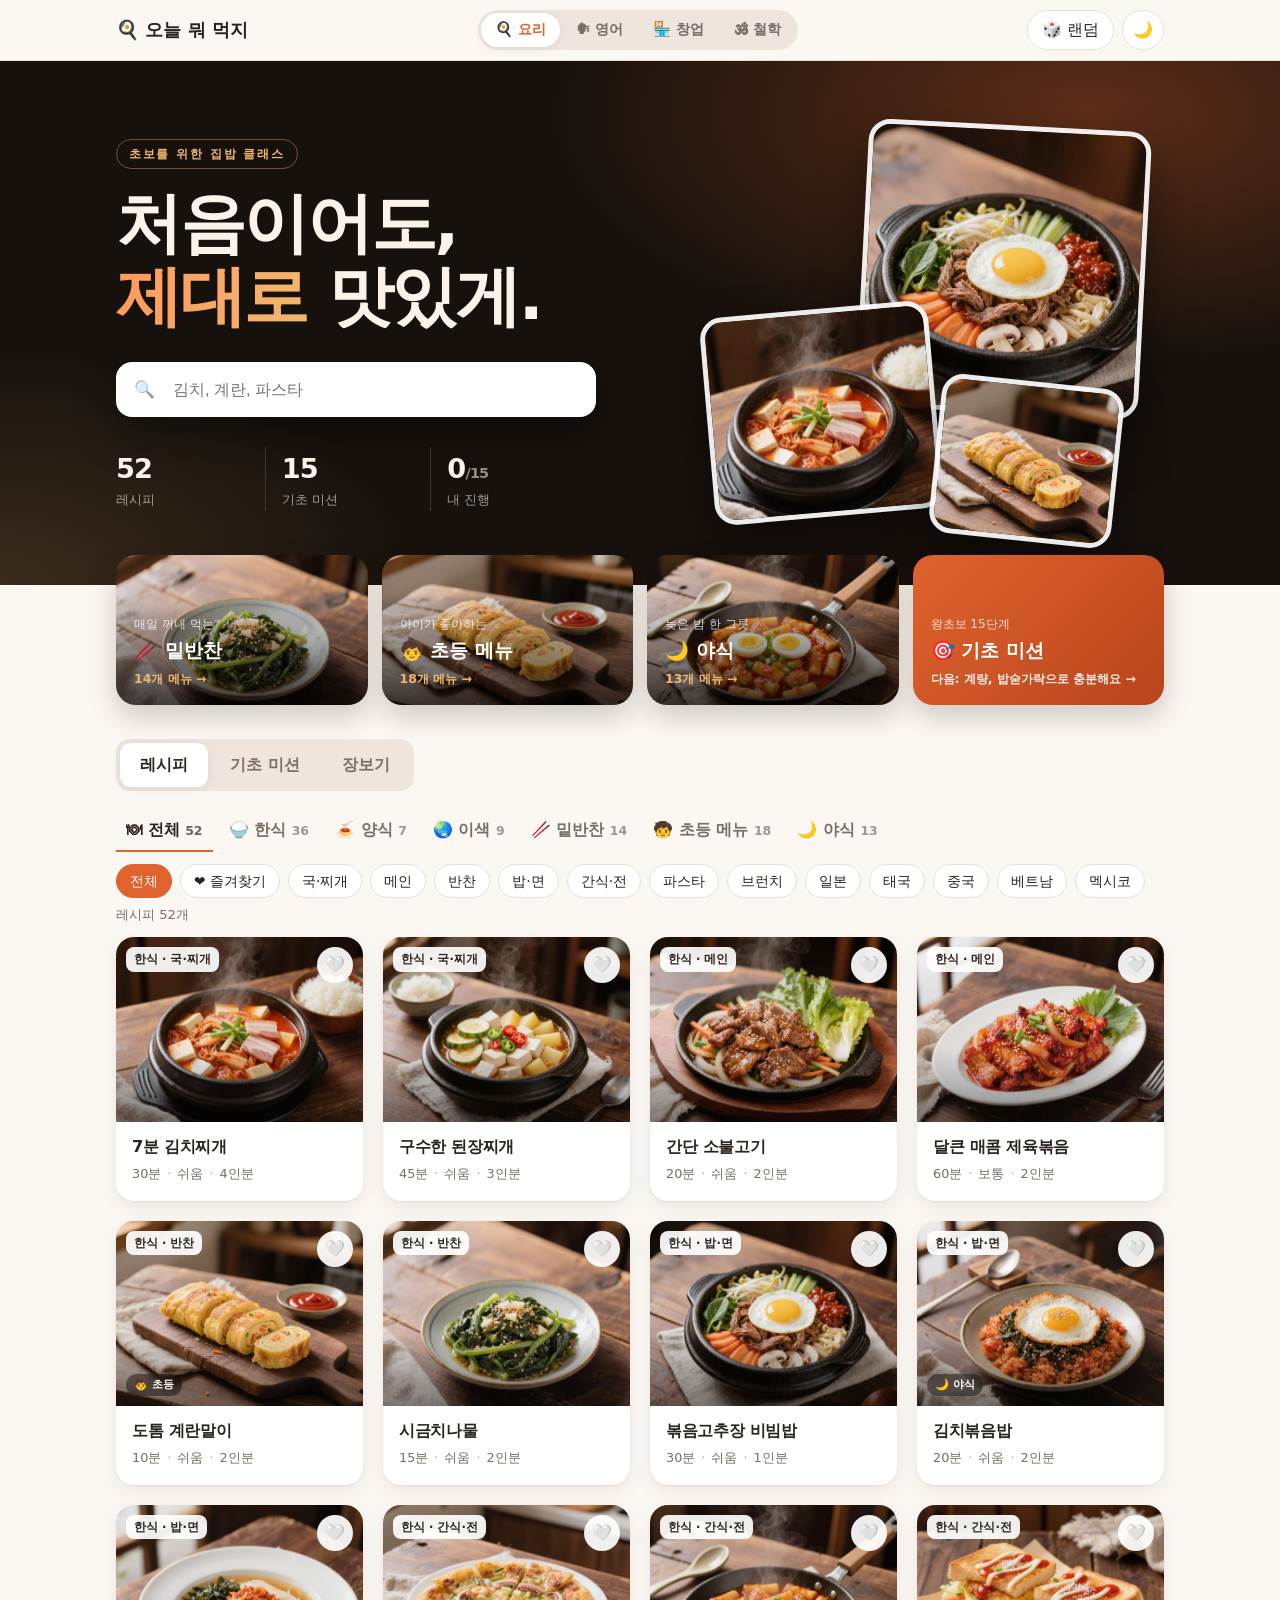
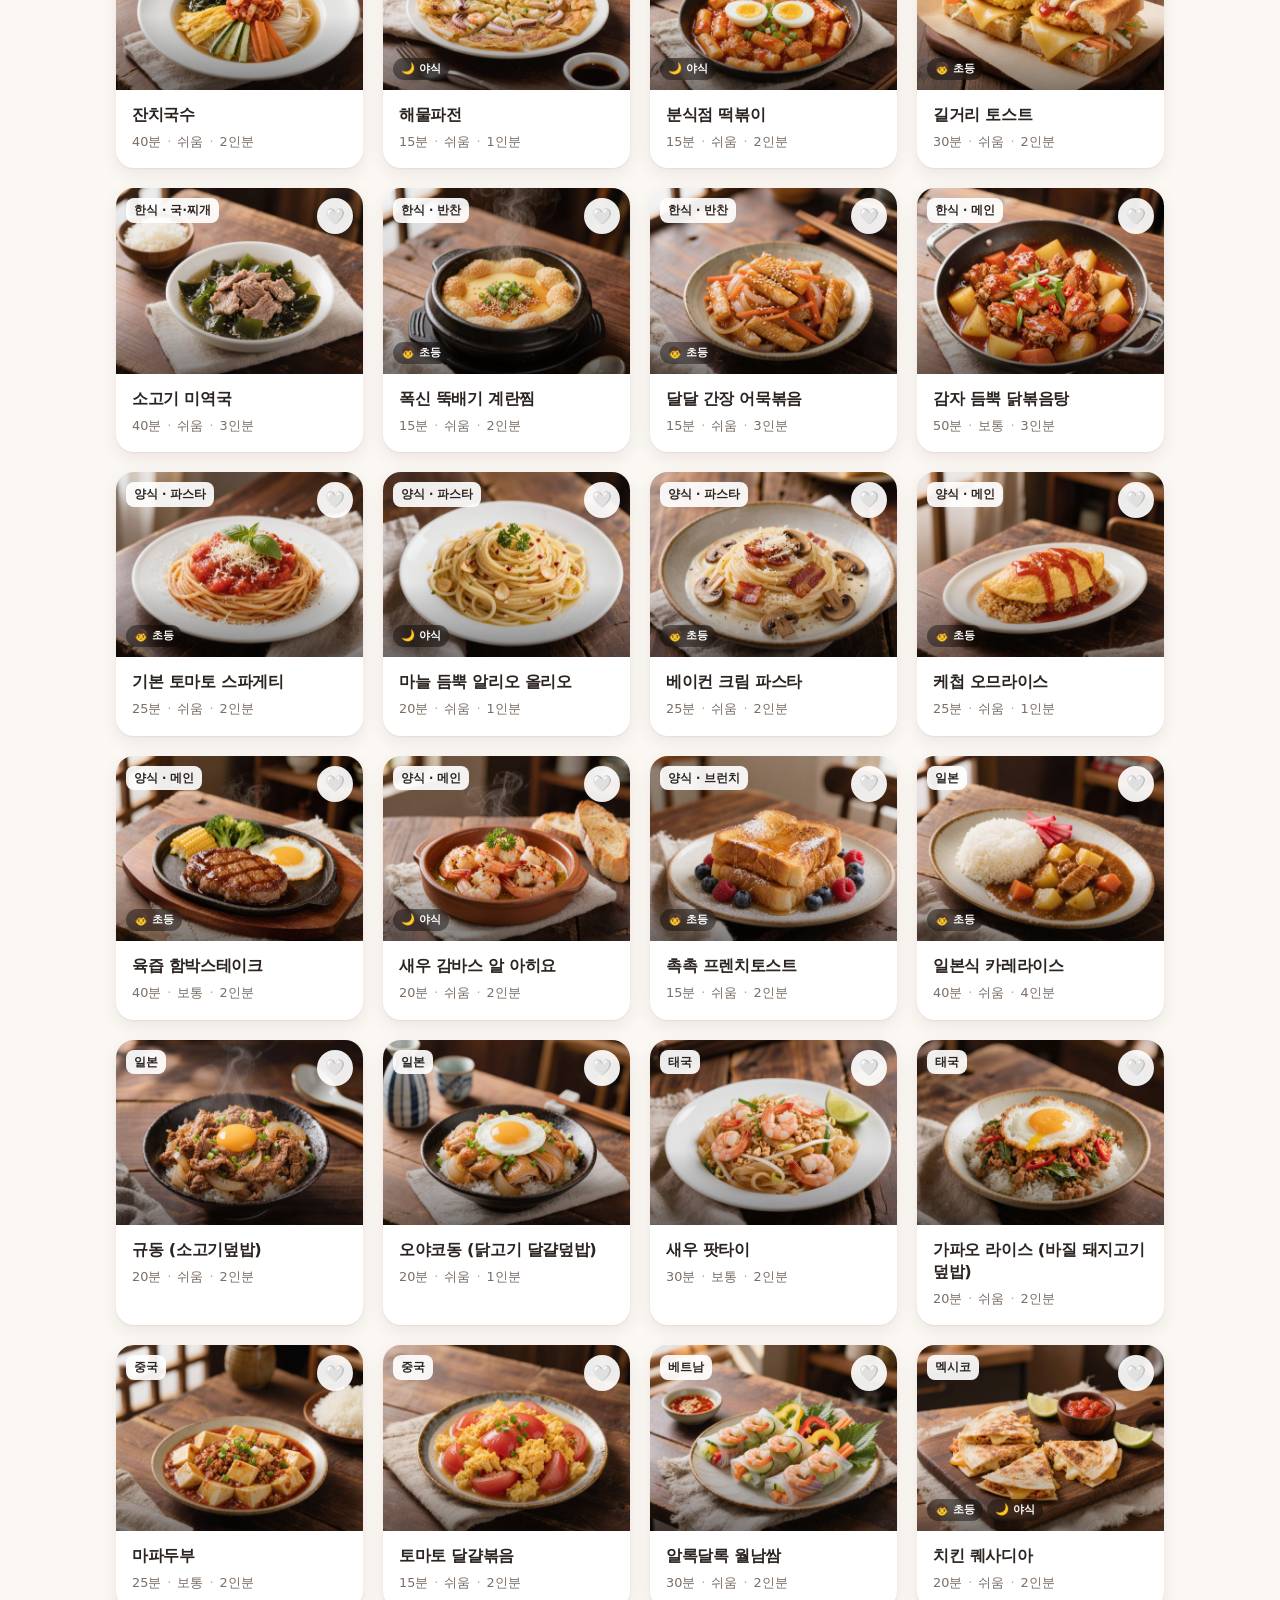
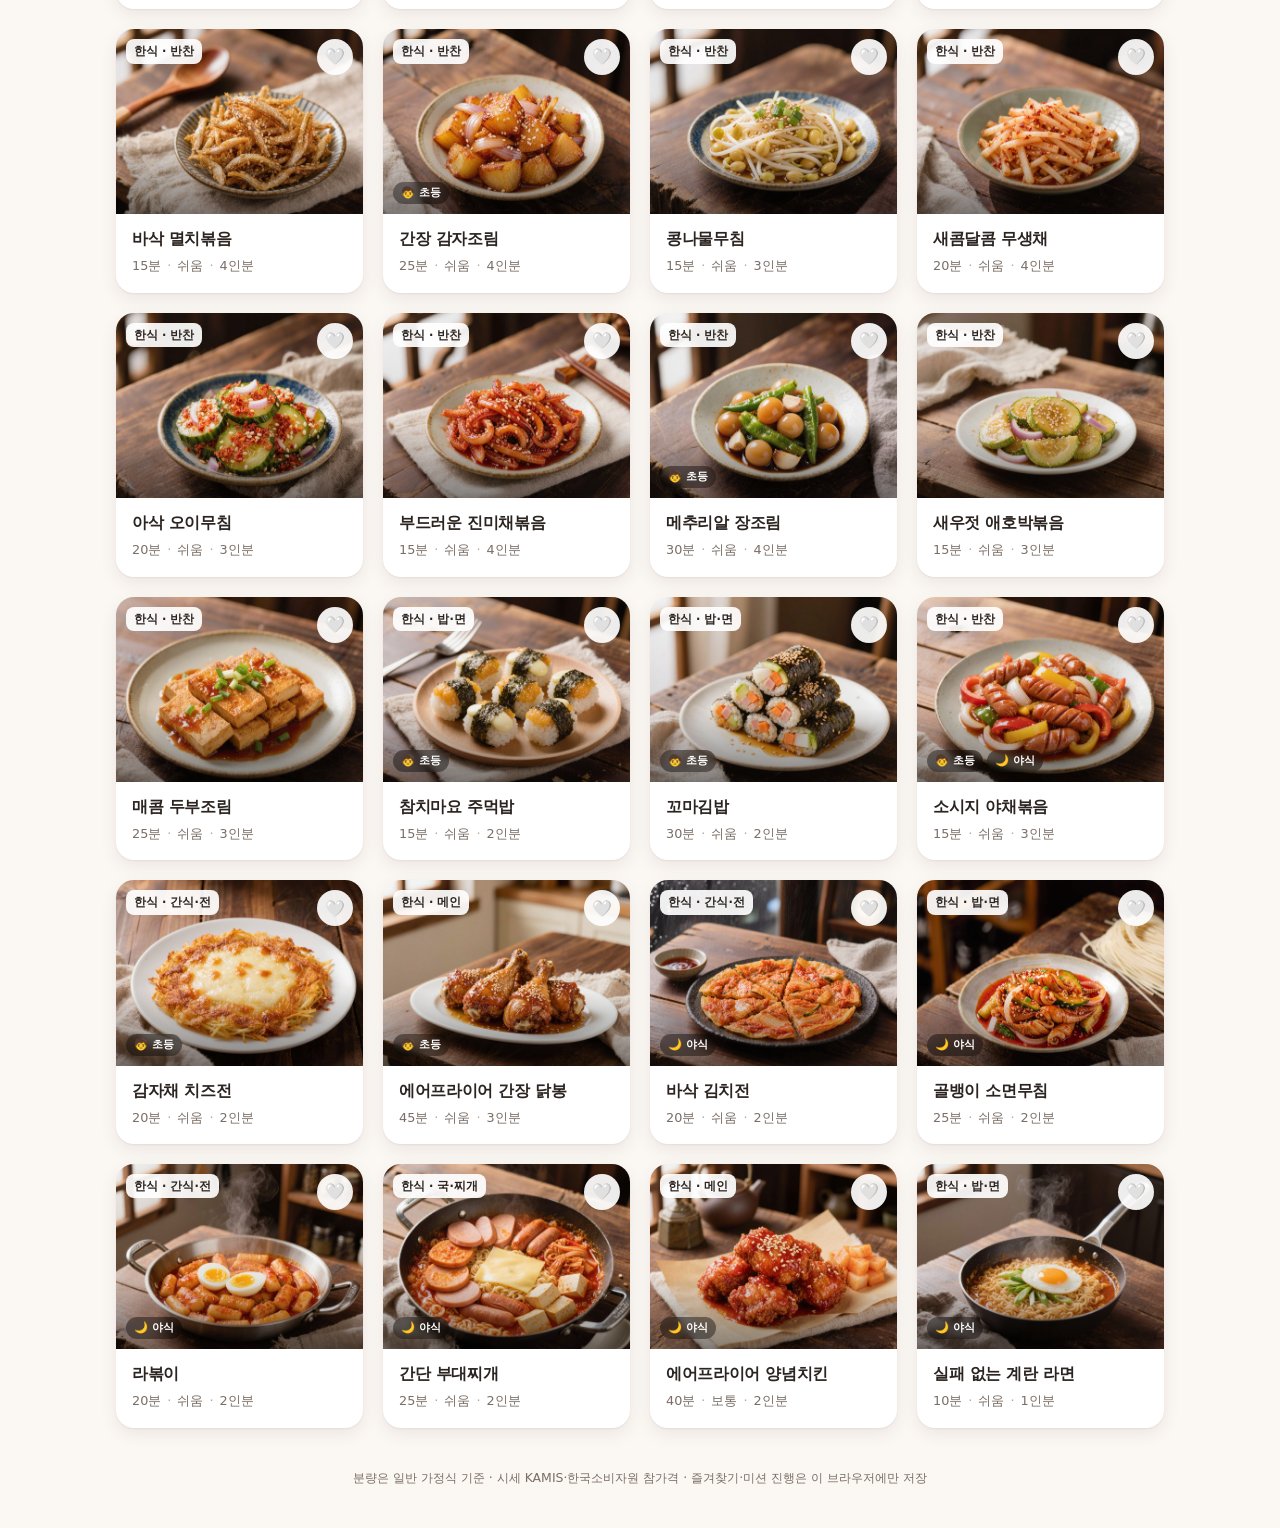
==== commit 28bcadcd: "Update cooking-site (2026-10-05 21:47)" ====
--- a/index.html
+++ b/index.html
@@ -72,7 +72,7 @@
 
   <footer class="site-footer wrap">분량은 일반 가정식 기준 · 시세 KAMIS·한국소비자원 참가격 · 즐겨찾기·미션 진행은 이 브라우저에만 저장</footer>
 
-  <script src="recipes.js?v=20261005-2"></script>
+  <script src="recipes.js?v=20261005-3"></script>
   <script src="skills.js?v=20261005-2"></script>
   <script src="prices.js?v=20261004"></script>
   <script src="app.js?v=20261005-2"></script>
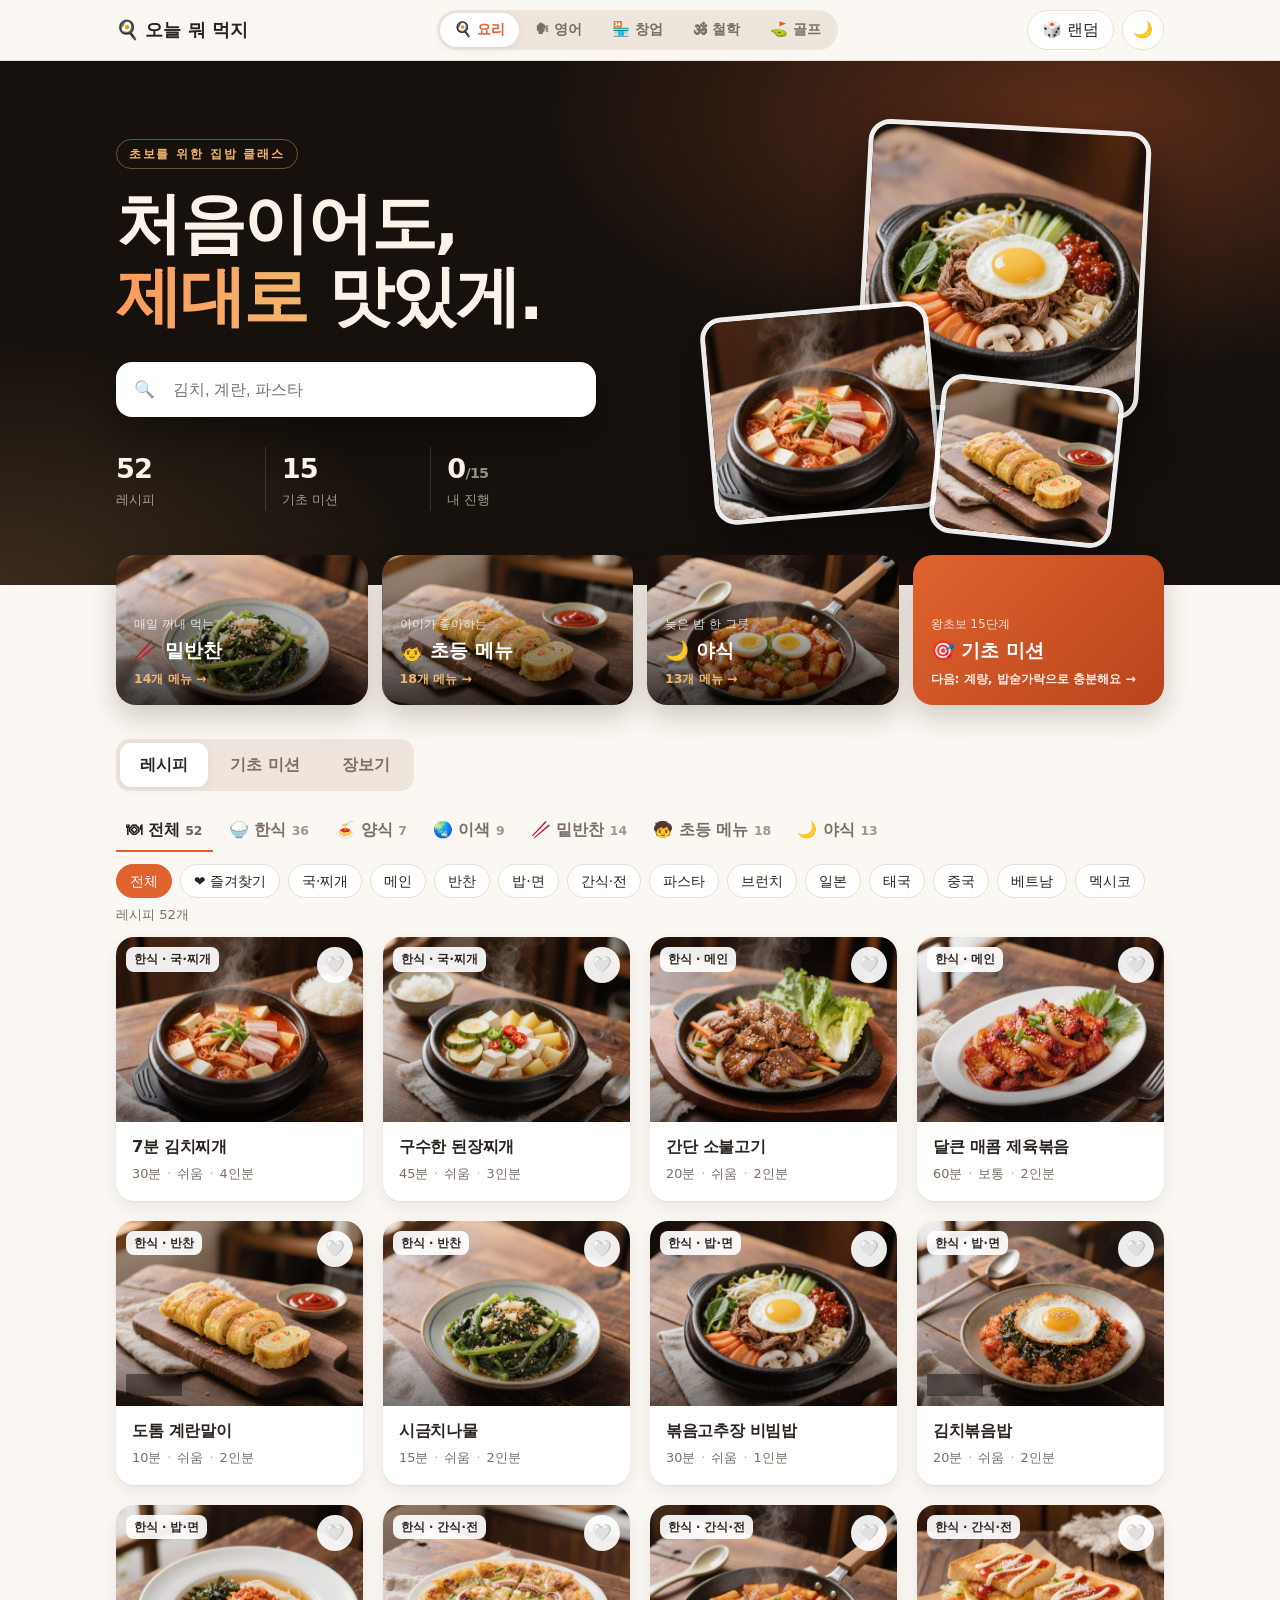
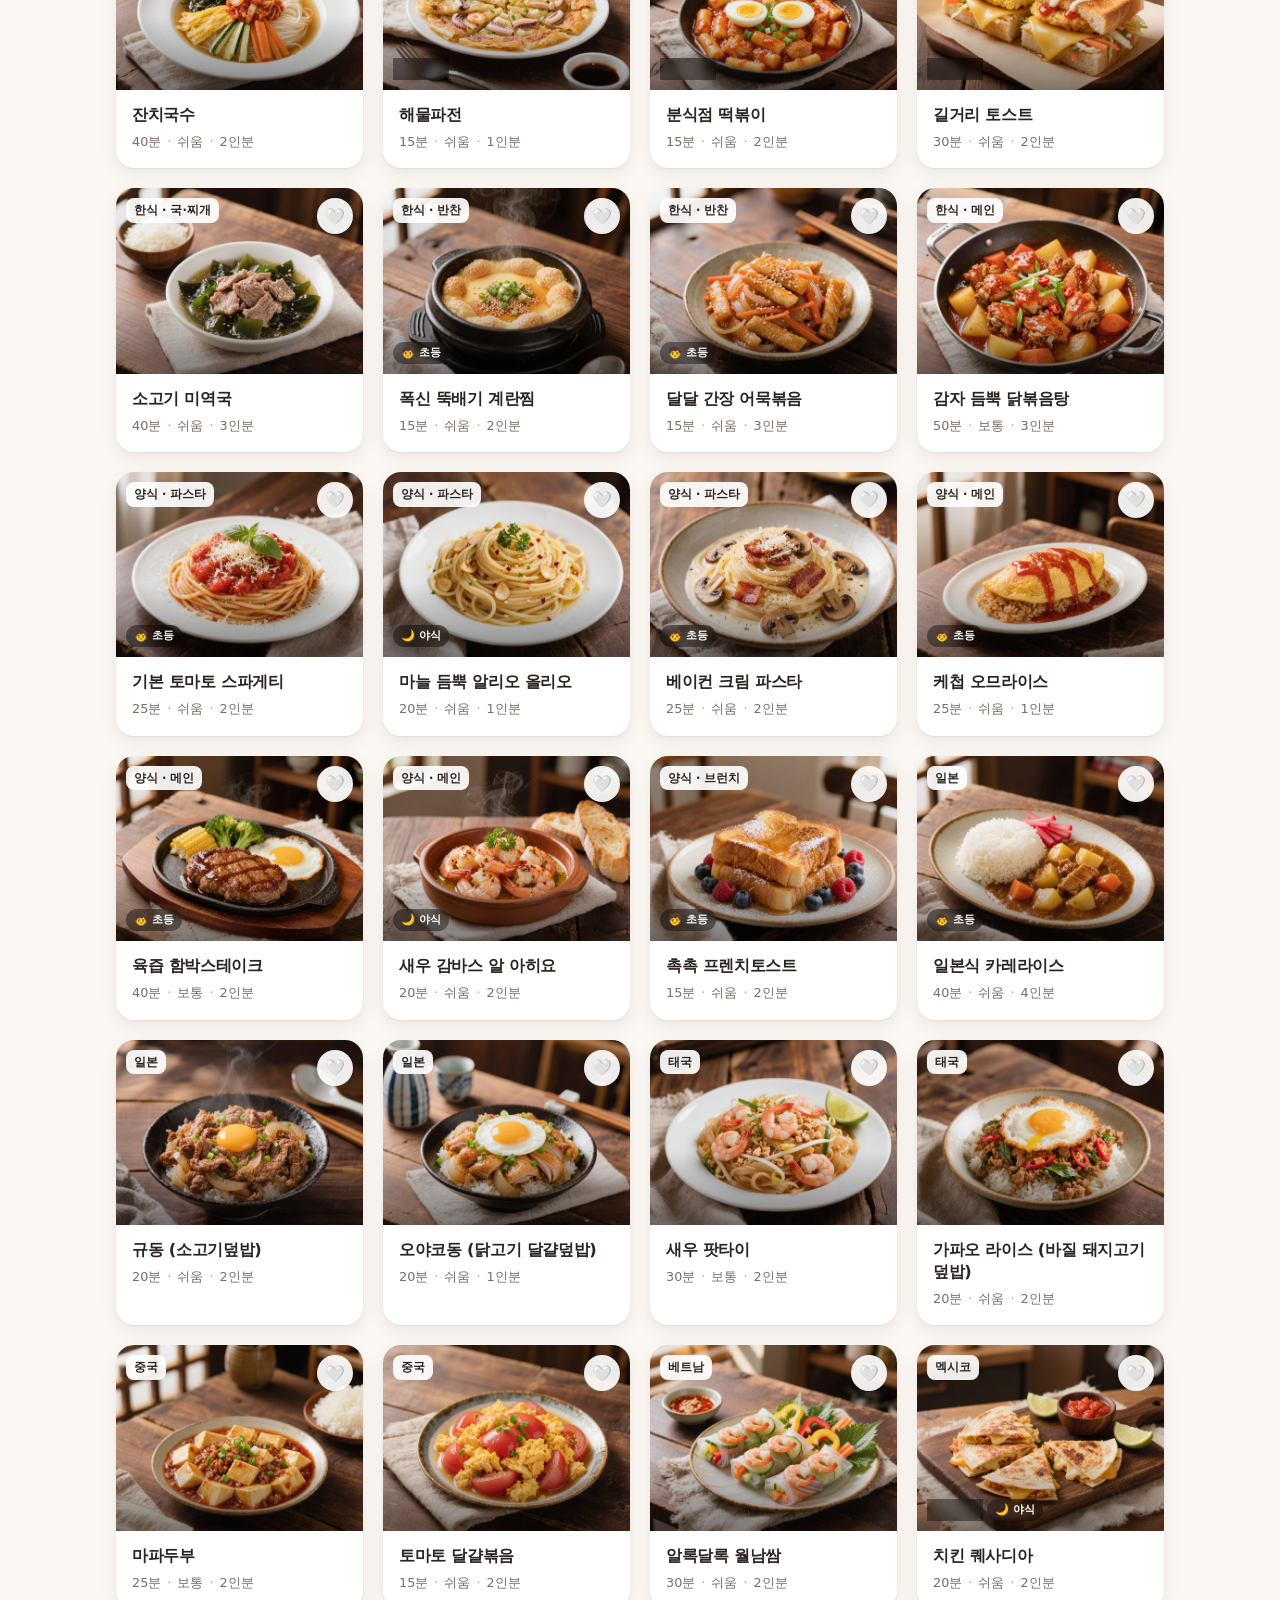
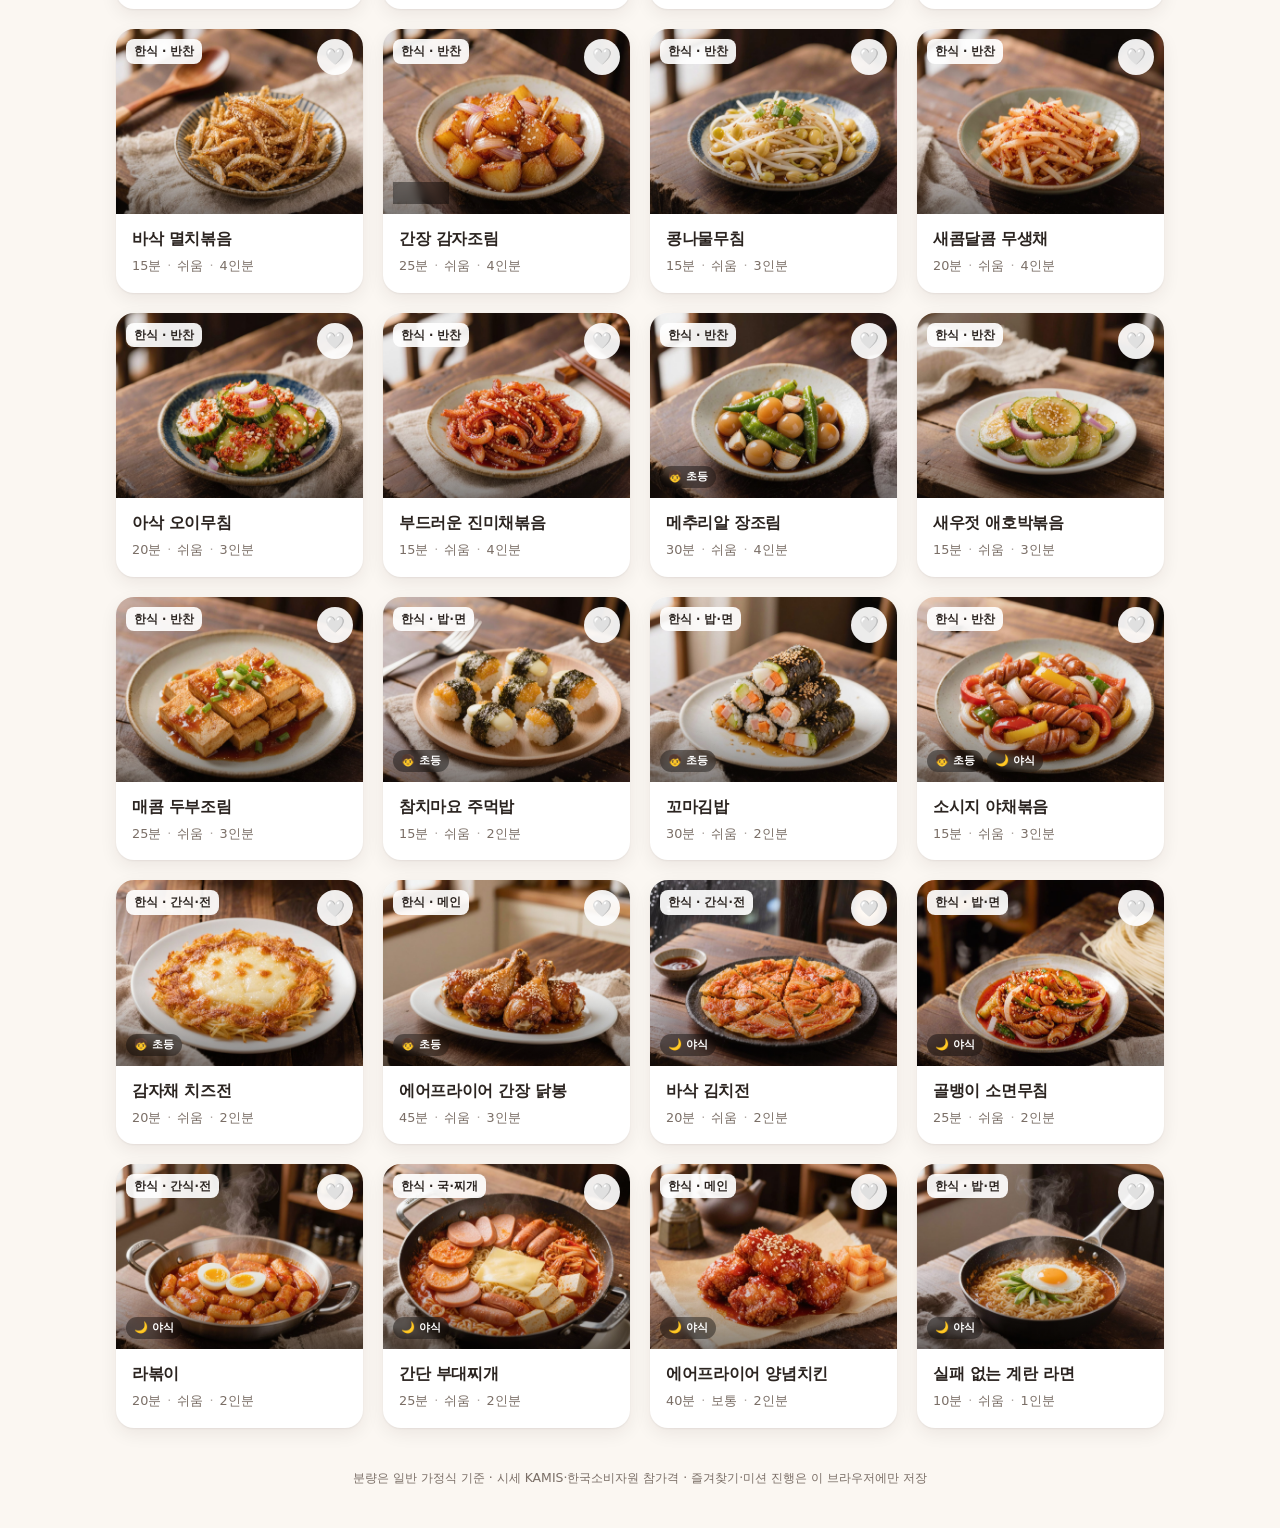
==== commit 1d79130c: "Add golf section: AI golf coach (rounds, practice, swing analysis) - New golf/ tab locked by passcod" ====
--- a/index.html
+++ b/index.html
@@ -6,7 +6,7 @@
   <title>오늘 뭐 먹지 · 초보 집밥 클래스</title>
   <meta name="description" content="요리 초보를 위한 집밥 클래스 · 한식 밑반찬·초등 메뉴·야식 · 15단계 기초 미션 · 장보기 시세">
   <link rel="icon" href="data:image/svg+xml,<svg xmlns='http://www.w3.org/2000/svg' viewBox='0 0 100 100'><text y='.9em' font-size='90'>🍳</text></svg>">
-  <link rel="stylesheet" href="style.css?v=20260930">
+  <link rel="stylesheet" href="style.css?v=20261005">
   <link rel="stylesheet" href="cooking.css?v=20261005-2">
 </head>
 <body>
@@ -18,6 +18,7 @@
         <a href="english/">🗣<span> 영어</span></a>
         <a href="startup/">🏪<span> 창업</span></a>
         <a href="philosophy/">🕉<span> 철학</span></a>
+        <a href="golf/">⛳<span> 골프</span></a>
       </nav>
       <div class="header-actions">
         <button id="randomBtn" class="ghost" title="랜덤 추천">🎲<span class="label"> 랜덤</span></button>
--- a/style.css
+++ b/style.css
@@ -105,8 +105,12 @@
 
 @media (max-width: 560px) {
   .brand span, .site-switch span, .ghost .label { display: none; }
-  .site-switch a { padding: 5px 12px; font-size: 1.05rem; }
+  .site-switch a { padding: 5px 9px; font-size: 1.05rem; }   /* 섹션 5개(골프 추가 2026-10-05) — 375px 에 맞춤 */
   .hero { padding-top: 24px; }
   .ghost:not(.icon) { font-size: .85rem; padding: 6px 10px; }
   .detail-content { padding: 16px; }
 }
+@media (max-width: 380px) {
+  .site-switch a { padding: 5px 6px; }
+  .header-actions { gap: 4px; }
+}
